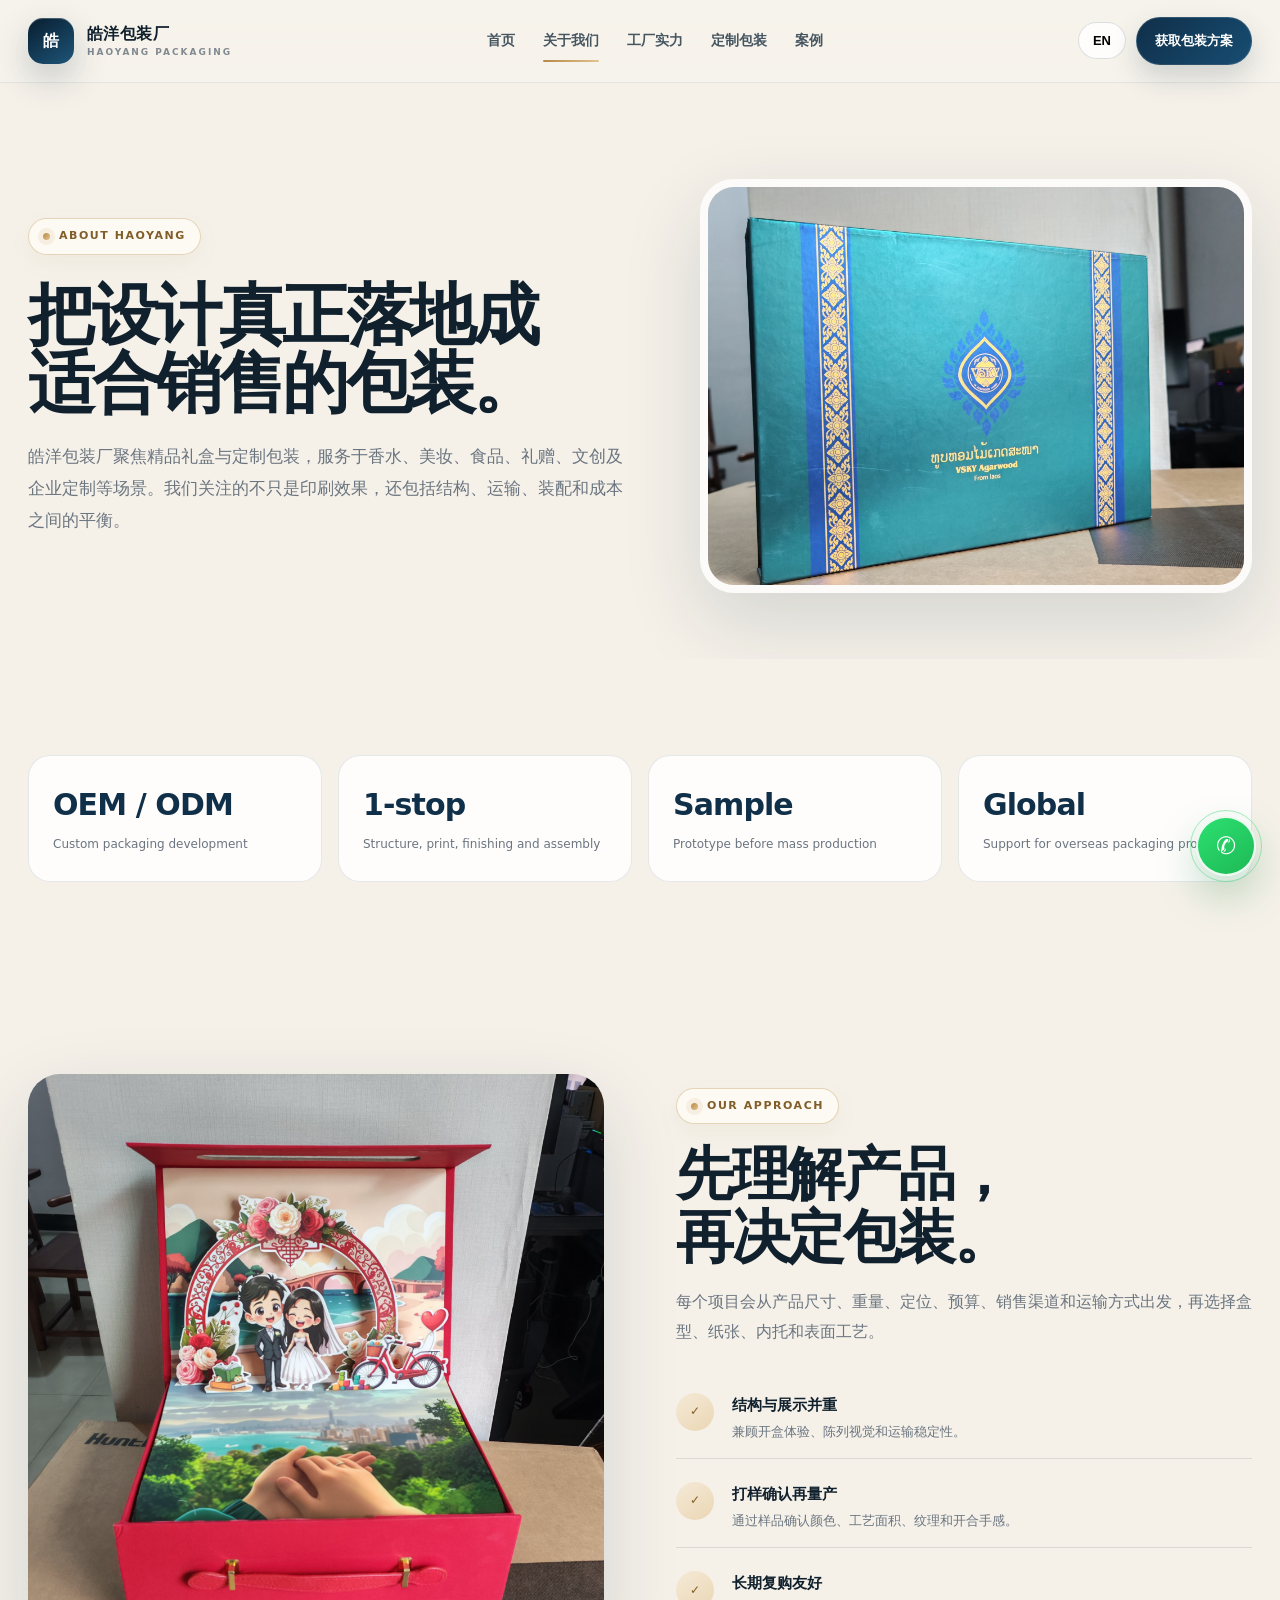
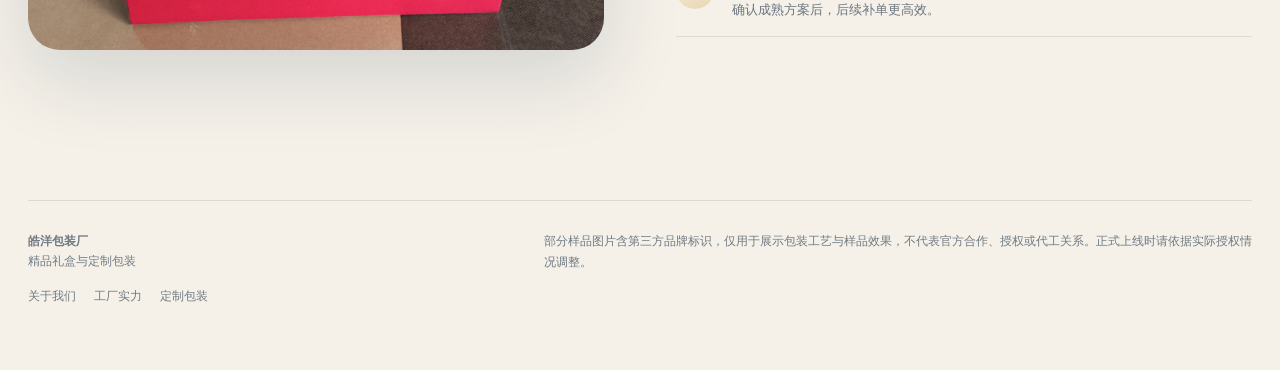
==== about.html @ c5bf70aa "Add files via upload" ====
<!DOCTYPE html><html lang="zh-CN"><head><meta charset="UTF-8"><meta name="viewport" content="width=device-width,initial-scale=1"><title>About Haoyang Packaging | Custom Packaging Manufacturer</title><meta name="description" content="Learn about Haoyang Packaging, our custom packaging approach, service scope and quality-focused workflow."><meta name="robots" content="index,follow,max-image-preview:large"><link rel="canonical" href="https://YOUR-DOMAIN.com/about.html"><meta property="og:type" content="website"><meta property="og:title" content="About Haoyang Packaging | Custom Packaging Manufacturer"><meta property="og:description" content="Learn about Haoyang Packaging, our custom packaging approach, service scope and quality-focused workflow."><meta property="og:image" content="assets/nyla-gold-white.jpg"><link rel="stylesheet" href="styles.css"><script type="application/ld+json">{"@context":"https://schema.org","@type":"Organization","name":"Haoyang Packaging","alternateName":"皓洋包装厂","url":"https://YOUR-DOMAIN.com","email":"YOUR_EMAIL@example.com","sameAs":[]}</script></head><body><nav class="nav"><div class="container nav-inner"><a class="brand" href="index.html"><span class="mark">皓</span><span><span data-common="brand">皓洋包装厂</span><small>HAOYANG PACKAGING</small></span></a><div class="nav-links"><a href="index.html" data-common="home">首页</a><a href="about.html" data-common="about">关于我们</a><a href="factory.html" data-common="factory">工厂实力</a><a href="custom-packaging.html" data-common="custom">定制包装</a><a href="index.html#gallery" data-common="cases">案例</a></div><div class="nav-actions"><button class="lang-toggle" id="langToggle">EN</button><a class="pill" href="index.html#contact" data-common="cta">获取包装方案</a></div></div></nav>
<main><section class="page-hero"><div class="container inner"><div class="reveal"><span class="eyebrow">ABOUT HAOYANG</span><h1>把设计真正落地成<br>适合销售的包装。</h1><p>皓洋包装厂聚焦精品礼盒与定制包装，服务于香水、美妆、食品、礼赠、文创及企业定制等场景。我们关注的不只是印刷效果，还包括结构、运输、装配和成本之间的平衡。</p></div><img class="reveal" src="assets/agarwood-teal.jpg" alt="Haoyang Packaging sample"></div></section><section><div class="container stat-grid"><div class="stat reveal"><strong>OEM / ODM</strong><span>Custom packaging development</span></div><div class="stat reveal"><strong>1-stop</strong><span>Structure, print, finishing and assembly</span></div><div class="stat reveal"><strong>Sample</strong><span>Prototype before mass production</span></div><div class="stat reveal"><strong>Global</strong><span>Support for overseas packaging projects</span></div></div></section><section><div class="container split"><img class="reveal" src="assets/wedding-open.jpg" alt="custom gift box"><div class="reveal"><span class="eyebrow">OUR APPROACH</span><h2>先理解产品，再决定包装。</h2><p>每个项目会从产品尺寸、重量、定位、预算、销售渠道和运输方式出发，再选择盒型、纸张、内托和表面工艺。</p><div class="ticks"><div class="tick"><span>✓</span><div><h4>结构与展示并重</h4><p>兼顾开盒体验、陈列视觉和运输稳定性。</p></div></div><div class="tick"><span>✓</span><div><h4>打样确认再量产</h4><p>通过样品确认颜色、工艺面积、纹理和开合手感。</p></div></div><div class="tick"><span>✓</span><div><h4>长期复购友好</h4><p>确认成熟方案后，后续补单更高效。</p></div></div></div></div></div></section></main><footer><div class="container footer-grid"><div><strong data-common="brand">皓洋包装厂</strong><br><span data-common="footer">精品礼盒与定制包装</span><div class="footer-links"><a href="about.html" data-common="about">关于我们</a><a href="factory.html" data-common="factory">工厂实力</a><a href="custom-packaging.html" data-common="custom">定制包装</a></div></div><div class="disclaimer">部分样品图片含第三方品牌标识，仅用于展示包装工艺与样品效果，不代表官方合作、授权或代工关系。正式上线时请依据实际授权情况调整。</div></div></footer><a class="whatsapp" data-whatsapp href="#contact" aria-label="WhatsApp">✆</a><script src="site-config.js"></script><script src="main.js"></script></body></html>
---- styles.css ----
:root{
  --ink:#10202d;--muted:#6b7580;--paper:#f5f1e9;--paper2:#fbfaf7;--card:#fff;
  --gold:#b88945;--gold2:#e1c28f;--deep:#102f49;--deep2:#1e5578;--deep3:#081d2f;
  --line:rgba(16,47,73,.12);--shadow:0 28px 80px rgba(9,35,54,.14);--shadow2:0 18px 45px rgba(9,35,54,.10);
  --radius:30px;--radius-sm:18px;--ease:cubic-bezier(.22,1,.36,1)
}
*{box-sizing:border-box}
html{scroll-behavior:smooth;background:var(--paper)}
body{margin:0;font-family:Inter,"Avenir Next","PingFang SC","Microsoft YaHei",system-ui,-apple-system,sans-serif;color:var(--ink);background:var(--paper);line-height:1.68;-webkit-font-smoothing:antialiased;overflow-x:hidden}
body::before{content:"";position:fixed;inset:0;pointer-events:none;z-index:-3;background:
  radial-gradient(circle at 8% 2%,rgba(217,184,126,.15),transparent 27%),
  radial-gradient(circle at 88% 10%,rgba(39,101,143,.12),transparent 26%),
  linear-gradient(180deg,#f7f4ed 0%,#f3efe6 100%)}
body::after{content:"";position:fixed;inset:0;pointer-events:none;z-index:-2;opacity:.24;background-image:linear-gradient(rgba(16,47,73,.035) 1px,transparent 1px),linear-gradient(90deg,rgba(16,47,73,.035) 1px,transparent 1px);background-size:48px 48px;mask-image:linear-gradient(to bottom,black,transparent 72%)}
a{color:inherit;text-decoration:none}img{display:block;max-width:100%}.container{width:min(1240px,calc(100% - 56px));margin:auto}

/* navigation */
.nav{position:sticky;top:0;z-index:90;background:rgba(247,244,237,.78);backdrop-filter:blur(24px) saturate(150%);border-bottom:1px solid rgba(16,47,73,.08);transition:.35s var(--ease)}
.nav.scrolled{background:rgba(250,248,244,.92);box-shadow:0 10px 35px rgba(10,31,47,.07)}
.nav-inner{height:82px;display:flex;align-items:center;justify-content:space-between;gap:24px}
.brand{display:flex;align-items:center;gap:13px;font-weight:850;letter-spacing:.025em;white-space:nowrap}.brand>span:last-child{line-height:1.18}.mark{width:46px;height:46px;border-radius:15px;background:linear-gradient(145deg,var(--deep3),var(--deep2));display:grid;place-items:center;color:#fff;box-shadow:0 14px 34px rgba(14,43,68,.22),inset 0 1px rgba(255,255,255,.24);position:relative;overflow:hidden}.mark:after{content:"";position:absolute;inset:-80% -40%;background:linear-gradient(110deg,transparent 35%,rgba(255,255,255,.35) 50%,transparent 65%);transform:translateX(-70%) rotate(12deg);animation:brandShine 6s ease-in-out infinite}.brand small{display:block;color:#818991;font-size:9px;letter-spacing:.22em;margin-top:3px}
.nav-links{display:flex;gap:28px;font-size:14px;color:#465661}.nav-links a{position:relative;padding:29px 0;font-weight:650;transition:.2s}.nav-links a:after{content:"";position:absolute;left:50%;right:50%;bottom:20px;height:2px;border-radius:99px;background:linear-gradient(90deg,var(--gold),var(--gold2));transition:.28s var(--ease)}.nav-links a:hover{color:var(--deep)}.nav-links a:hover:after,.nav-links a.active:after{left:0;right:0}.nav-actions{display:flex;gap:10px;align-items:center}.pill,.lang-toggle{border-radius:999px;font-weight:800;font-size:13px;transition:.25s var(--ease)}.pill{padding:12px 18px;background:linear-gradient(135deg,var(--deep),#174d72);color:#fff;box-shadow:0 12px 28px rgba(14,43,68,.18);border:1px solid rgba(255,255,255,.12)}.pill:hover{transform:translateY(-2px);box-shadow:0 18px 34px rgba(14,43,68,.24)}.lang-toggle{border:1px solid rgba(16,47,73,.14);background:rgba(255,255,255,.72);padding:10px 14px;cursor:pointer}.lang-toggle:hover{background:#fff;border-color:rgba(16,47,73,.24)}

/* hero */
.hero{padding:92px 0 74px;overflow:hidden;position:relative}.hero:before{content:"";position:absolute;width:440px;height:440px;border-radius:50%;filter:blur(6px);background:radial-gradient(circle,rgba(225,194,143,.22),transparent 68%);left:-160px;top:60px;pointer-events:none}.hero-grid{display:grid;grid-template-columns:minmax(0,.98fr) minmax(480px,1.02fr);gap:82px;align-items:center}
.eyebrow{display:inline-flex;align-items:center;gap:9px;padding:8px 14px;border-radius:999px;border:1px solid rgba(184,137,69,.34);background:rgba(255,252,246,.82);color:#815e29;font-size:11px;font-weight:900;letter-spacing:.14em;box-shadow:0 8px 24px rgba(139,102,47,.05)}.eyebrow:before{content:"";width:7px;height:7px;border-radius:50%;background:linear-gradient(135deg,var(--gold),var(--gold2));box-shadow:0 0 0 5px rgba(184,137,69,.10)}
h1{font-size:clamp(50px,5.7vw,78px);line-height:1.03;margin:26px 0 24px;letter-spacing:-.052em;font-weight:780;text-wrap:balance}.hero h1{max-width:760px}.hero p{font-size:18px;color:#596873;max-width:680px;line-height:1.85}.hero-actions{display:flex;gap:12px;flex-wrap:wrap;margin-top:32px}.btn{display:inline-flex;align-items:center;justify-content:center;min-height:54px;padding:14px 24px;border-radius:16px;font-weight:850;border:1px solid transparent;transition:.28s var(--ease);position:relative;overflow:hidden}.btn:after{content:"↗";margin-left:10px;font-size:15px;transition:.25s}.btn:hover:after{transform:translate(3px,-3px)}.btn-primary{background:linear-gradient(135deg,var(--deep),#1a557d);color:#fff;box-shadow:0 16px 38px rgba(14,43,68,.20)}.btn-primary:hover{transform:translateY(-3px);box-shadow:0 22px 48px rgba(14,43,68,.28)}.btn-ghost{background:rgba(255,255,255,.74);border-color:rgba(16,47,73,.13);backdrop-filter:blur(10px)}.btn-ghost:hover{background:#fff;transform:translateY(-3px)}
.hero-note{display:grid;grid-template-columns:repeat(3,1fr);gap:12px;margin-top:42px}.hero-note>div{padding:16px 17px;border:1px solid rgba(16,47,73,.10);border-radius:18px;background:rgba(255,255,255,.68);backdrop-filter:blur(10px);font-size:12px;color:#737e87;box-shadow:0 10px 26px rgba(14,43,68,.04);transition:.25s}.hero-note>div:hover{transform:translateY(-4px);background:#fff;box-shadow:var(--shadow2)}.hero-note b{display:block;color:var(--ink);font-size:15px;margin-bottom:3px}
.hero-visual{position:relative;min-height:650px;perspective:1200px}.hero-visual:before{content:"";position:absolute;inset:12% 10% 8%;background:linear-gradient(145deg,rgba(16,47,73,.12),rgba(184,137,69,.12));filter:blur(42px);border-radius:40%;z-index:-1}.hero-orbit{position:absolute;inset:5% 3% 10%;border:1px solid rgba(184,137,69,.20);border-radius:50%;animation:spin 28s linear infinite}.hero-orbit:before,.hero-orbit:after{content:"";position:absolute;border-radius:50%;background:var(--gold);box-shadow:0 0 0 8px rgba(184,137,69,.09)}.hero-orbit:after{width:10px;height:10px;top:8%;left:16%}.hero-orbit:before{width:6px;height:6px;right:12%;bottom:18%;opacity:.6}.hero-card{position:absolute;overflow:hidden;border-radius:34px;box-shadow:0 30px 90px rgba(8,29,47,.22);border:9px solid rgba(255,255,255,.92);background:#fff;transition:transform .5s var(--ease),box-shadow .5s var(--ease);will-change:transform}.hero-card img{width:100%;height:100%;object-fit:cover;transition:transform 1s var(--ease)}.hero-card.one{width:70%;height:74%;left:0;top:2%;transform:rotate(-3deg)}.hero-card.two{width:58%;height:59%;right:0;bottom:0;transform:rotate(3deg)}.hero-card:hover{box-shadow:0 38px 110px rgba(8,29,47,.28)}.hero-card:hover img{transform:scale(1.035)}.hero-badge{position:absolute;right:0;top:5%;background:rgba(8,29,47,.94);backdrop-filter:blur(16px);color:#dfe8ef;padding:17px 20px;border-radius:20px;box-shadow:0 18px 44px rgba(8,29,47,.26);font-size:11px;letter-spacing:.03em;border:1px solid rgba(255,255,255,.09)}.hero-badge strong{display:block;font-size:22px;color:#f0d19a;letter-spacing:.02em}.hero-badge:after{content:"";position:absolute;inset:1px;border-radius:19px;border:1px solid rgba(255,255,255,.08);pointer-events:none}

/* moving strip */
.marquee{overflow:hidden;border-top:1px solid var(--line);border-bottom:1px solid var(--line);background:rgba(255,255,255,.48);backdrop-filter:blur(10px);transform:rotate(-.35deg) scale(1.01);transform-origin:center}.marquee-track{display:flex;width:max-content;gap:38px;padding:15px 0;animation:marquee 28s linear infinite}.marquee span{font-size:11px;font-weight:900;letter-spacing:.18em;color:#766d61;white-space:nowrap;display:flex;align-items:center;gap:18px}.marquee span:after{content:"✦";font-size:9px;color:var(--gold)}

/* generic sections */
section{padding:96px 0;position:relative}.section-head{display:grid;grid-template-columns:minmax(0,1.05fr) minmax(320px,.95fr);align-items:end;gap:70px;margin-bottom:42px}.section-head h2,h2{font-size:clamp(38px,4.5vw,58px);line-height:1.08;letter-spacing:-.042em;margin:0;font-weight:770;text-wrap:balance}.section-head p{margin:0;color:var(--muted);font-size:15px;line-height:1.9}.services{display:grid;grid-template-columns:repeat(4,1fr);gap:18px}.service{background:rgba(255,255,255,.82);border:1px solid rgba(16,47,73,.10);border-radius:26px;padding:28px 25px;min-height:270px;transition:.35s var(--ease);position:relative;overflow:hidden;box-shadow:0 8px 24px rgba(10,31,47,.025)}.service:before{content:"";position:absolute;inset:auto -45px -55px auto;width:170px;height:170px;border-radius:50%;background:radial-gradient(circle,rgba(184,137,69,.15),transparent 70%);transition:.4s}.service:after{content:"";position:absolute;inset:0;border-radius:inherit;background:linear-gradient(145deg,transparent 55%,rgba(184,137,69,.06));opacity:0;transition:.35s}.service:hover{transform:translateY(-10px);box-shadow:0 24px 64px rgba(9,35,54,.10);border-color:rgba(184,137,69,.24)}.service:hover:before{transform:scale(1.2)}.service:hover:after{opacity:1}.ico{width:48px;height:48px;border-radius:15px;background:linear-gradient(145deg,#f5ecdc,#ead9bc);color:#805c26;display:grid;place-items:center;font-weight:900;margin-bottom:44px;box-shadow:inset 0 1px rgba(255,255,255,.8)}.service h3{margin:0 0 9px;font-size:19px}.service p{margin:0;color:var(--muted);font-size:13px;line-height:1.75}

/* gallery */
.gallery-wrap{background:linear-gradient(145deg,#0a2438 0%,#123e5f 56%,#174d70 100%);color:#fff;border-radius:44px;padding:50px;box-shadow:0 34px 100px rgba(9,35,54,.20);position:relative;overflow:hidden;border:1px solid rgba(255,255,255,.08)}.gallery-wrap:before{content:"";position:absolute;width:520px;height:520px;border-radius:50%;background:radial-gradient(circle,rgba(225,194,143,.24),transparent 68%);right:-170px;top:-180px}.gallery-wrap:after{content:"";position:absolute;inset:0;background:linear-gradient(rgba(255,255,255,.025) 1px,transparent 1px),linear-gradient(90deg,rgba(255,255,255,.025) 1px,transparent 1px);background-size:38px 38px;mask-image:linear-gradient(to bottom,black,transparent 80%);pointer-events:none}.gallery-wrap .section-head{position:relative;z-index:2}.gallery-wrap .section-head p{color:#bdcbd5}.gallery{display:grid;grid-template-columns:repeat(12,1fr);grid-auto-rows:112px;gap:14px;position:relative;z-index:1}.shot{position:relative;border-radius:20px;overflow:hidden;background:#153b5b;cursor:pointer;isolation:isolate}.shot:before{content:"";position:absolute;inset:0;z-index:1;background:linear-gradient(to top,rgba(4,16,26,.50),transparent 48%);opacity:.65;transition:.35s}.shot img{width:100%;height:100%;object-fit:cover;transition:transform .65s var(--ease),filter .4s}.shot:hover img{transform:scale(1.07);filter:saturate(1.06) contrast(1.02)}.shot:hover:before{opacity:.88}.shot:after{content:"View project ↗";position:absolute;left:16px;bottom:16px;z-index:2;background:rgba(6,22,34,.60);backdrop-filter:blur(10px);border:1px solid rgba(255,255,255,.12);padding:8px 11px;border-radius:10px;font-size:10px;letter-spacing:.08em;text-transform:uppercase;opacity:0;transform:translateY(8px);transition:.28s var(--ease)}.shot:hover:after{opacity:1;transform:none}.shot:nth-child(1){grid-column:span 5;grid-row:span 4}.shot:nth-child(2){grid-column:span 3;grid-row:span 4}.shot:nth-child(3){grid-column:span 4;grid-row:span 4}.shot:nth-child(n+4){grid-column:span 3;grid-row:span 3}

.cards3{display:grid;grid-template-columns:repeat(3,1fr);gap:20px}.feature-card{padding:18px 18px 24px;background:rgba(255,255,255,.86);border:1px solid rgba(16,47,73,.10);border-radius:28px;box-shadow:0 16px 44px rgba(10,31,47,.05);transition:.35s var(--ease);position:relative;overflow:hidden}.feature-card:after{content:"↗";position:absolute;right:24px;bottom:22px;width:36px;height:36px;border-radius:50%;display:grid;place-items:center;background:#edf2f5;color:var(--deep);font-size:13px;transition:.3s}.feature-card:hover{transform:translateY(-8px);box-shadow:0 28px 68px rgba(9,35,54,.12);border-color:rgba(184,137,69,.22)}.feature-card:hover:after{background:var(--deep);color:#fff;transform:rotate(45deg)}.feature-card h3{margin:18px 54px 8px 4px;font-size:21px}.feature-card p{margin:0 50px 0 4px;color:var(--muted);font-size:14px}.feature-card img{border-radius:20px;aspect-ratio:4/3;object-fit:cover;transition:.7s var(--ease)}.feature-card:hover img{transform:scale(1.025)}

.split{display:grid;grid-template-columns:1fr 1fr;gap:72px;align-items:center}.split img{border-radius:32px;box-shadow:var(--shadow);width:100%;max-height:650px;object-fit:cover}.split h2{margin:20px 0 18px}.split>div>p{color:var(--muted);line-height:1.9}.ticks{display:grid;gap:8px;margin-top:30px}.tick{display:grid;grid-template-columns:42px 1fr;gap:14px;border-bottom:1px solid var(--line);padding:15px 0}.tick span{width:38px;height:38px;border-radius:50%;background:linear-gradient(145deg,#f5ead7,#ead6b4);color:#805b25;display:grid;place-items:center;font-weight:900;font-size:12px}.tick h4,.tick p{margin:0}.tick h4{font-size:15px}.tick p{font-size:13px;color:var(--muted);margin-top:3px}
.process{display:grid;grid-template-columns:repeat(5,1fr);gap:14px}.step{background:rgba(255,255,255,.82);border:1px solid rgba(16,47,73,.10);border-radius:24px;padding:26px 22px;min-height:230px;transition:.32s var(--ease);position:relative;overflow:hidden}.step:after{content:"";position:absolute;right:-36px;top:-36px;width:120px;height:120px;border-radius:50%;background:radial-gradient(circle,rgba(184,137,69,.12),transparent 70%)}.step:hover{transform:translateY(-7px);box-shadow:var(--shadow2)}.step em{font-style:normal;font-size:11px;color:#9a7136;letter-spacing:.14em;font-weight:900}.step h3{margin:38px 0 9px;font-size:18px}.step p{margin:0;color:var(--muted);font-size:12px;line-height:1.75}

/* quote/contact */
.quote{background:linear-gradient(135deg,#081d2f 0%,#103d5c 56%,#1a5b82 100%);border-radius:42px;color:#fff;padding:58px;display:grid;grid-template-columns:.88fr 1.12fr;gap:52px;box-shadow:0 34px 100px rgba(8,29,47,.24);position:relative;overflow:hidden;border:1px solid rgba(255,255,255,.08)}.quote:before{content:"";position:absolute;inset:-34% -8% auto auto;width:480px;height:480px;border-radius:50%;background:radial-gradient(circle,rgba(225,194,143,.22),transparent 65%)}.quote:after{content:"";position:absolute;left:-110px;bottom:-170px;width:360px;height:360px;border-radius:50%;background:radial-gradient(circle,rgba(255,255,255,.07),transparent 70%)}.quote h2{font-size:clamp(40px,4.3vw,54px);line-height:1.08;margin:20px 0 16px}.quote p{color:#c8d6df;line-height:1.9}.contact-list{display:grid;gap:11px;margin-top:30px}.contact-list a,.contact-list div{display:flex;gap:12px;align-items:flex-start;color:#e7eef4;padding:2px 0}.contact-list b{min-width:82px;color:#efcd91;letter-spacing:.02em}
form{position:relative;z-index:2;background:rgba(255,255,255,.97);color:var(--ink);border-radius:28px;padding:28px;display:grid;grid-template-columns:1fr 1fr;gap:15px;box-shadow:0 22px 60px rgba(0,0,0,.16);border:1px solid rgba(255,255,255,.4)}label{font-size:11px;font-weight:850;color:#59656f;letter-spacing:.01em}input,select,textarea{width:100%;margin-top:8px;padding:14px 15px;border:1px solid #dfe4e7;border-radius:13px;background:#fbfcfd;outline:none;font:inherit;font-size:13px;transition:.2s}input:focus,select:focus,textarea:focus{border-color:#86a4b8;box-shadow:0 0 0 4px rgba(29,84,121,.08);background:#fff}textarea{min-height:122px;resize:vertical}.full{grid-column:1/-1}.submit{border:0;background:linear-gradient(135deg,var(--deep),#1a557d);color:#fff;border-radius:14px;padding:15px 17px;font-weight:850;cursor:pointer;transition:.25s;box-shadow:0 12px 26px rgba(14,43,68,.18)}.submit:hover{transform:translateY(-2px);box-shadow:0 18px 34px rgba(14,43,68,.24)}.fine{font-size:10px;color:#8a9298;margin-top:-4px}

/* inner pages */
.page-hero{padding:96px 0 66px;overflow:hidden}.page-hero .inner{display:grid;grid-template-columns:1fr .92fr;gap:72px;align-items:center}.page-hero h1{font-size:clamp(48px,5.2vw,72px);margin-bottom:22px}.page-hero p{color:var(--muted);font-size:17px;line-height:1.9}.page-hero img{border-radius:34px;box-shadow:var(--shadow);aspect-ratio:4/3;object-fit:cover;border:8px solid rgba(255,255,255,.72)}.stat-grid{display:grid;grid-template-columns:repeat(4,1fr);gap:16px}.stat{background:rgba(255,255,255,.85);border:1px solid rgba(16,47,73,.10);border-radius:22px;padding:24px;transition:.3s}.stat:hover{transform:translateY(-5px);box-shadow:var(--shadow2)}.stat strong{font-size:30px;color:var(--deep);display:block;letter-spacing:-.03em}.stat span{font-size:12px;color:var(--muted)}

/* footer */
footer{padding:54px 0 64px;color:#707b84;font-size:12px}.footer-grid{display:grid;grid-template-columns:.8fr 1.2fr;gap:44px;border-top:1px solid rgba(16,47,73,.12);padding-top:30px}.footer-links{display:flex;gap:18px;flex-wrap:wrap;margin-top:14px}.footer-links a:hover{color:var(--deep)}.disclaimer{justify-self:end;max-width:760px;line-height:1.7}
.whatsapp{position:fixed;right:24px;bottom:24px;z-index:95;width:60px;height:60px;border-radius:50%;background:linear-gradient(145deg,#2de070,#1db956);color:#fff;display:grid;place-items:center;font-weight:900;font-size:24px;box-shadow:0 18px 42px rgba(17,126,64,.28);transition:.3s var(--ease);border:2px solid rgba(255,255,255,.9)}.whatsapp:hover{transform:translateY(-5px) scale(1.04)}.whatsapp:before{content:"";position:absolute;inset:-8px;border:1px solid rgba(37,211,102,.42);border-radius:50%;animation:pulse 2.2s infinite}
.modal{position:fixed;inset:0;background:rgba(5,13,22,.92);display:none;align-items:center;justify-content:center;padding:30px;z-index:110;backdrop-filter:blur(10px)}.modal.open{display:flex}.modal img{max-width:min(1120px,94vw);max-height:88vh;border-radius:20px;box-shadow:0 30px 90px rgba(0,0,0,.4)}.close{position:fixed;right:24px;top:20px;background:#fff;border:0;border-radius:999px;width:44px;height:44px;font-size:22px;cursor:pointer;box-shadow:0 12px 30px rgba(0,0,0,.2)}

/* animation */
.reveal{opacity:0;transform:translateY(30px);transition:opacity .85s var(--ease),transform .85s var(--ease)}.reveal.in{opacity:1;transform:none}.floaty{animation:float 6.5s ease-in-out infinite}.parallax-img{will-change:transform}.cursor-glow{position:fixed;width:280px;height:280px;border-radius:50%;pointer-events:none;z-index:-1;background:radial-gradient(circle,rgba(195,154,88,.08),transparent 68%);transform:translate(-50%,-50%);transition:opacity .25s;opacity:0}
@keyframes float{50%{transform:translateY(-10px) rotate(3deg)}}@keyframes pulse{0%{transform:scale(.9);opacity:.8}70%{transform:scale(1.22);opacity:0}100%{opacity:0}}@keyframes spin{to{transform:rotate(360deg)}}@keyframes marquee{to{transform:translateX(-50%)}}@keyframes brandShine{0%,70%{transform:translateX(-80%) rotate(12deg)}90%,100%{transform:translateX(90%) rotate(12deg)}}

@media(max-width:1080px){.hero-grid,.page-hero .inner,.split,.quote,.section-head{grid-template-columns:1fr}.hero-grid{gap:46px}.services{grid-template-columns:repeat(2,1fr)}.process{grid-template-columns:repeat(3,1fr)}.cards3{grid-template-columns:1fr 1fr}.hero-visual{min-height:560px;max-width:720px}.gallery{grid-template-columns:repeat(2,1fr);grid-auto-rows:auto}.shot,.shot:nth-child(n){grid-column:auto;grid-row:auto;min-height:320px}.stat-grid{grid-template-columns:1fr 1fr}.section-head{gap:18px}.quote{gap:30px}}
@media(max-width:820px){.nav-links{display:none}.container{width:min(100% - 32px,1240px)}.nav-inner{height:72px}.pill{display:none}.hero{padding-top:54px}.hero-grid{grid-template-columns:1fr}.hero-note{grid-template-columns:1fr}.hero-visual{min-height:455px}.hero-card.one{width:72%;height:72%}.hero-card.two{width:60%;height:58%}.services,.cards3,.process,.stat-grid,form{grid-template-columns:1fr}.gallery-wrap{padding:24px;border-radius:30px}.gallery{grid-template-columns:1fr}.shot,.shot:nth-child(n){min-height:360px}.quote{padding:28px;border-radius:30px}.full{grid-column:auto}.footer-grid{grid-template-columns:1fr}.disclaimer{justify-self:start}.brand small{display:none}section{padding:72px 0}.page-hero{padding-top:62px}h1{font-size:46px}.section-head h2,h2{font-size:38px}.hero p,.page-hero p{font-size:15px}}
@media(max-width:520px){.container{width:min(100% - 24px,1240px)}.brand{font-size:14px}.mark{width:42px;height:42px;border-radius:14px}.lang-toggle{padding:9px 12px}.hero{padding-bottom:56px}.hero-visual{min-height:390px}.hero-card{border-width:6px;border-radius:24px}.hero-badge{padding:12px 14px;border-radius:15px;right:0;top:2%;font-size:9px}.hero-badge strong{font-size:17px}.hero-note{margin-top:30px}.gallery-wrap{padding:18px}.shot,.shot:nth-child(n){min-height:300px}.quote{padding:20px}.quote h2{font-size:34px}.whatsapp{width:54px;height:54px;right:16px;bottom:16px}}
@media(prefers-reduced-motion:reduce){*{scroll-behavior:auto!important;animation:none!important;transition:none!important}.reveal{opacity:1;transform:none}.cursor-glow{display:none}}
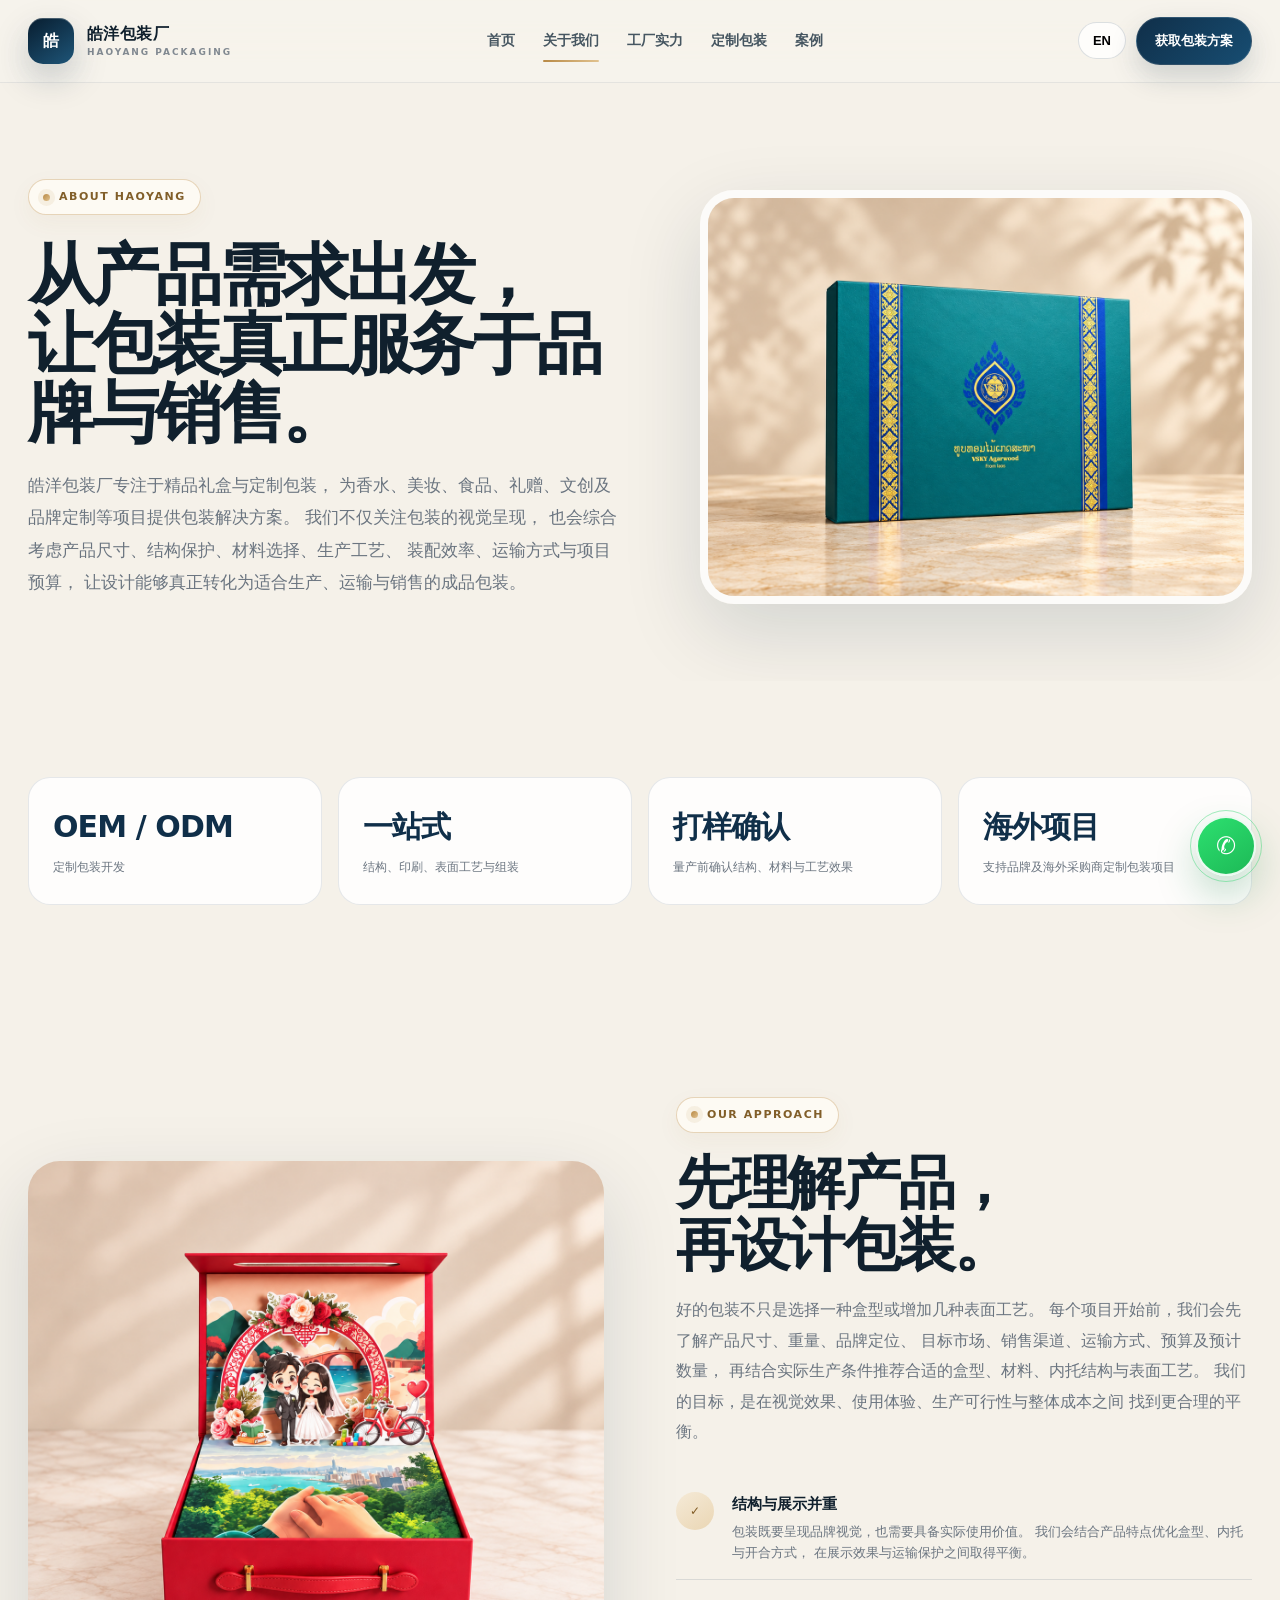
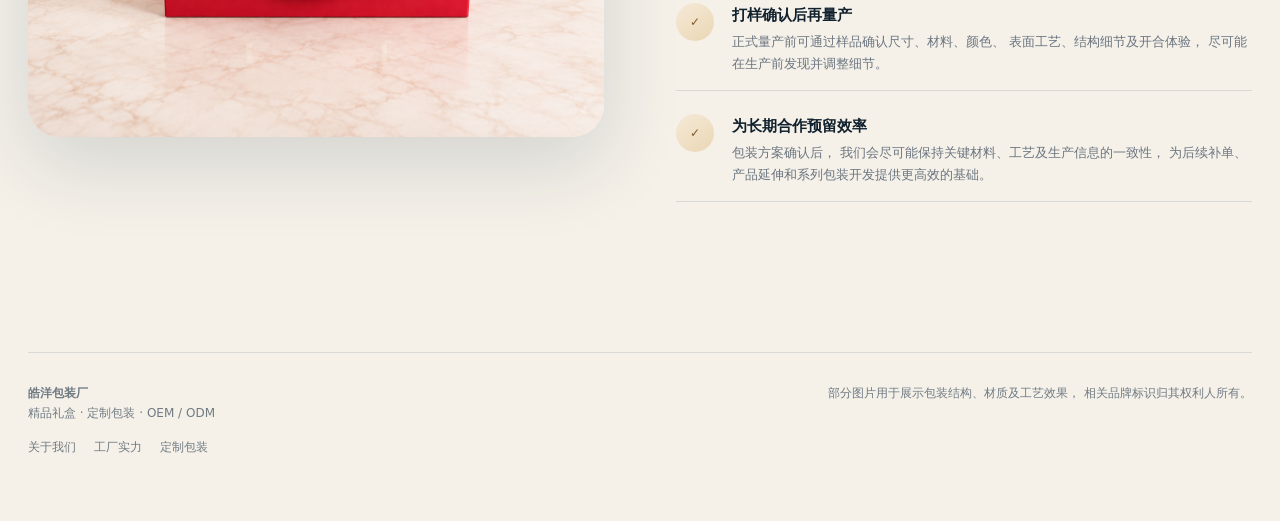
==== commit 5177bb5c: "about.html" ====
--- a/about.html
+++ b/about.html
@@ -1,2 +1,604 @@
-<!DOCTYPE html><html lang="zh-CN"><head><meta charset="UTF-8"><meta name="viewport" content="width=device-width,initial-scale=1"><title>About Haoyang Packaging | Custom Packaging Manufacturer</title><meta name="description" content="Learn about Haoyang Packaging, our custom packaging approach, service scope and quality-focused workflow."><meta name="robots" content="index,follow,max-image-preview:large"><link rel="canonical" href="https://YOUR-DOMAIN.com/about.html"><meta property="og:type" content="website"><meta property="og:title" content="About Haoyang Packaging | Custom Packaging Manufacturer"><meta property="og:description" content="Learn about Haoyang Packaging, our custom packaging approach, service scope and quality-focused workflow."><meta property="og:image" content="assets/nyla-gold-white.jpg"><link rel="stylesheet" href="styles.css"><script type="application/ld+json">{"@context":"https://schema.org","@type":"Organization","name":"Haoyang Packaging","alternateName":"皓洋包装厂","url":"https://YOUR-DOMAIN.com","email":"YOUR_EMAIL@example.com","sameAs":[]}</script></head><body><nav class="nav"><div class="container nav-inner"><a class="brand" href="index.html"><span class="mark">皓</span><span><span data-common="brand">皓洋包装厂</span><small>HAOYANG PACKAGING</small></span></a><div class="nav-links"><a href="index.html" data-common="home">首页</a><a href="about.html" data-common="about">关于我们</a><a href="factory.html" data-common="factory">工厂实力</a><a href="custom-packaging.html" data-common="custom">定制包装</a><a href="index.html#gallery" data-common="cases">案例</a></div><div class="nav-actions"><button class="lang-toggle" id="langToggle">EN</button><a class="pill" href="index.html#contact" data-common="cta">获取包装方案</a></div></div></nav>
-<main><section class="page-hero"><div class="container inner"><div class="reveal"><span class="eyebrow">ABOUT HAOYANG</span><h1>把设计真正落地成<br>适合销售的包装。</h1><p>皓洋包装厂聚焦精品礼盒与定制包装，服务于香水、美妆、食品、礼赠、文创及企业定制等场景。我们关注的不只是印刷效果，还包括结构、运输、装配和成本之间的平衡。</p></div><img class="reveal" src="assets/agarwood-teal.jpg" alt="Haoyang Packaging sample"></div></section><section><div class="container stat-grid"><div class="stat reveal"><strong>OEM / ODM</strong><span>Custom packaging development</span></div><div class="stat reveal"><strong>1-stop</strong><span>Structure, print, finishing and assembly</span></div><div class="stat reveal"><strong>Sample</strong><span>Prototype before mass production</span></div><div class="stat reveal"><strong>Global</strong><span>Support for overseas packaging projects</span></div></div></section><section><div class="container split"><img class="reveal" src="assets/wedding-open.jpg" alt="custom gift box"><div class="reveal"><span class="eyebrow">OUR APPROACH</span><h2>先理解产品，再决定包装。</h2><p>每个项目会从产品尺寸、重量、定位、预算、销售渠道和运输方式出发，再选择盒型、纸张、内托和表面工艺。</p><div class="ticks"><div class="tick"><span>✓</span><div><h4>结构与展示并重</h4><p>兼顾开盒体验、陈列视觉和运输稳定性。</p></div></div><div class="tick"><span>✓</span><div><h4>打样确认再量产</h4><p>通过样品确认颜色、工艺面积、纹理和开合手感。</p></div></div><div class="tick"><span>✓</span><div><h4>长期复购友好</h4><p>确认成熟方案后，后续补单更高效。</p></div></div></div></div></div></section></main><footer><div class="container footer-grid"><div><strong data-common="brand">皓洋包装厂</strong><br><span data-common="footer">精品礼盒与定制包装</span><div class="footer-links"><a href="about.html" data-common="about">关于我们</a><a href="factory.html" data-common="factory">工厂实力</a><a href="custom-packaging.html" data-common="custom">定制包装</a></div></div><div class="disclaimer">部分样品图片含第三方品牌标识，仅用于展示包装工艺与样品效果，不代表官方合作、授权或代工关系。正式上线时请依据实际授权情况调整。</div></div></footer><a class="whatsapp" data-whatsapp href="#contact" aria-label="WhatsApp">✆</a><script src="site-config.js"></script><script src="main.js"></script></body></html>+<!DOCTYPE html>
+<html lang="zh-CN">
+
+<head>
+  <meta charset="UTF-8">
+
+  <meta
+    name="viewport"
+    content="width=device-width, initial-scale=1"
+  >
+
+  <!-- SEO Title -->
+  <title>
+    About Haoyang Packaging | Custom Packaging Manufacturer
+  </title>
+
+  <!-- SEO Description -->
+  <meta
+    name="description"
+    content="Learn about Haoyang Packaging, a custom packaging manufacturer specializing in premium gift boxes, fragrance packaging, beauty packaging and OEM/ODM packaging solutions."
+  >
+
+  <meta
+    name="robots"
+    content="index,follow,max-image-preview:large"
+  >
+
+  <!-- 这里以后改成你的正式域名 -->
+  <link
+    rel="canonical"
+    href="https://YOUR-DOMAIN.com/about.html"
+  >
+
+
+  <!-- =========================
+       Open Graph
+  ========================== -->
+
+  <meta
+    property="og:type"
+    content="website"
+  >
+
+  <meta
+    property="og:title"
+    content="About Haoyang Packaging | Custom Packaging Manufacturer"
+  >
+
+  <meta
+    property="og:description"
+    content="Custom packaging solutions for fragrance, beauty, food, gifting and branded products."
+  >
+
+  <meta
+    property="og:image"
+    content="assets/nyla-gold-white.jpg"
+  >
+
+
+  <!-- =========================
+       CSS
+  ========================== -->
+
+  <link
+    rel="stylesheet"
+    href="styles.css"
+  >
+
+
+  <!-- =========================
+       Structured Data
+  ========================== -->
+
+  <script type="application/ld+json">
+  {
+    "@context": "https://schema.org",
+    "@type": "Organization",
+    "name": "Haoyang Packaging",
+    "alternateName": "皓洋包装厂",
+    "url": "https://YOUR-DOMAIN.com",
+    "email": "YOUR_EMAIL@example.com",
+    "sameAs": []
+  }
+  </script>
+
+</head>
+
+
+<body>
+
+
+  <!-- ==================================================
+       NAVIGATION
+  =================================================== -->
+
+  <nav class="nav">
+
+    <div class="container nav-inner">
+
+
+      <!-- Logo -->
+      <a
+        class="brand"
+        href="index.html"
+      >
+
+        <span class="mark">
+          皓
+        </span>
+
+        <span>
+
+          <span data-common="brand">
+            皓洋包装厂
+          </span>
+
+          <small>
+            HAOYANG PACKAGING
+          </small>
+
+        </span>
+
+      </a>
+
+
+      <!-- Navigation -->
+      <div class="nav-links">
+
+        <a
+          href="index.html"
+          data-common="home"
+        >
+          首页
+        </a>
+
+        <a
+          href="about.html"
+          data-common="about"
+        >
+          关于我们
+        </a>
+
+        <a
+          href="factory.html"
+          data-common="factory"
+        >
+          工厂实力
+        </a>
+
+        <a
+          href="custom-packaging.html"
+          data-common="custom"
+        >
+          定制包装
+        </a>
+
+        <a
+          href="index.html#gallery"
+          data-common="cases"
+        >
+          案例
+        </a>
+
+      </div>
+
+
+      <!-- Language + CTA -->
+      <div class="nav-actions">
+
+        <button
+          class="lang-toggle"
+          id="langToggle"
+        >
+          EN
+        </button>
+
+        <a
+          class="pill"
+          href="index.html#contact"
+          data-common="cta"
+        >
+          获取包装方案
+        </a>
+
+      </div>
+
+    </div>
+
+  </nav>
+
+
+
+  <!-- ==================================================
+       MAIN
+  =================================================== -->
+
+  <main>
+
+
+    <!-- ==================================================
+         ABOUT HERO
+    =================================================== -->
+
+    <section class="page-hero">
+
+      <div class="container inner">
+
+
+        <!-- Text -->
+        <div class="reveal">
+
+          <span class="eyebrow">
+            ABOUT HAOYANG
+          </span>
+
+
+          <h1
+            data-zh="从产品需求出发，<br>让包装真正服务于品牌与销售。"
+            data-en="Packaging designed around your product,<br>brand and market needs."
+          >
+            从产品需求出发，<br>
+            让包装真正服务于品牌与销售。
+          </h1>
+
+
+          <p
+            data-zh="皓洋包装厂专注于精品礼盒与定制包装，为香水、美妆、食品、礼赠、文创及品牌定制等项目提供包装解决方案。我们不仅关注包装的视觉呈现，也会综合考虑产品尺寸、结构保护、材料选择、生产工艺、装配效率、运输方式与项目预算，让设计能够真正转化为适合生产、运输与销售的成品包装。"
+            data-en="Haoyang Packaging specializes in premium gift boxes and custom packaging solutions for fragrance, beauty, food, gifting, creative products and branded projects. Beyond visual presentation, we consider product dimensions, structural protection, material selection, production processes, assembly efficiency, transportation and budget — helping turn packaging concepts into practical solutions ready for production and market use."
+          >
+            皓洋包装厂专注于精品礼盒与定制包装，
+            为香水、美妆、食品、礼赠、文创及品牌定制等项目提供包装解决方案。
+            我们不仅关注包装的视觉呈现，
+            也会综合考虑产品尺寸、结构保护、材料选择、生产工艺、
+            装配效率、运输方式与项目预算，
+            让设计能够真正转化为适合生产、运输与销售的成品包装。
+          </p>
+
+        </div>
+
+
+        <!-- Hero Image -->
+        <img
+          class="reveal"
+          src="assets/agarwood-teal.jpg"
+          alt="Custom packaging sample by Haoyang Packaging"
+        >
+
+      </div>
+
+    </section>
+
+
+
+    <!-- ==================================================
+         BUSINESS HIGHLIGHTS
+    =================================================== -->
+
+    <section>
+
+      <div class="container stat-grid">
+
+
+        <!-- OEM ODM -->
+        <div class="stat reveal">
+
+          <strong>
+            OEM / ODM
+          </strong>
+
+          <span
+            data-zh="定制包装开发"
+            data-en="Custom packaging development"
+          >
+            定制包装开发
+          </span>
+
+        </div>
+
+
+        <!-- One Stop -->
+        <div class="stat reveal">
+
+          <strong
+            data-zh="一站式"
+            data-en="One-Stop"
+          >
+            一站式
+          </strong>
+
+          <span
+            data-zh="结构、印刷、表面工艺与组装"
+            data-en="Structure, printing, finishing and assembly"
+          >
+            结构、印刷、表面工艺与组装
+          </span>
+
+        </div>
+
+
+        <!-- Sample -->
+        <div class="stat reveal">
+
+          <strong
+            data-zh="打样确认"
+            data-en="Prototyping"
+          >
+            打样确认
+          </strong>
+
+          <span
+            data-zh="量产前确认结构、材料与工艺效果"
+            data-en="Confirm structure, materials and finishes before production"
+          >
+            量产前确认结构、材料与工艺效果
+          </span>
+
+        </div>
+
+
+        <!-- Global -->
+        <div class="stat reveal">
+
+          <strong
+            data-zh="海外项目"
+            data-en="Global Projects"
+          >
+            海外项目
+          </strong>
+
+          <span
+            data-zh="支持品牌及海外采购商定制包装项目"
+            data-en="Packaging support for international brands and buyers"
+          >
+            支持品牌及海外采购商定制包装项目
+          </span>
+
+        </div>
+
+
+      </div>
+
+    </section>
+
+
+
+    <!-- ==================================================
+         OUR APPROACH
+    =================================================== -->
+
+    <section>
+
+      <div class="container split">
+
+
+        <!-- Image -->
+        <img
+          class="reveal"
+          src="assets/wedding-open.jpg"
+          alt="Custom premium gift box packaging"
+        >
+
+
+        <!-- Content -->
+        <div class="reveal">
+
+          <span class="eyebrow">
+            OUR APPROACH
+          </span>
+
+
+          <h2
+            data-zh="先理解产品，再设计包装。"
+            data-en="We understand the product before designing the packaging."
+          >
+            先理解产品，再设计包装。
+          </h2>
+
+
+          <p
+            data-zh="好的包装不只是选择一种盒型或增加几种表面工艺。每个项目开始前，我们会先了解产品尺寸、重量、品牌定位、目标市场、销售渠道、运输方式、预算及预计数量，再结合实际生产条件推荐合适的盒型、材料、内托结构与表面工艺。我们的目标，是在视觉效果、使用体验、生产可行性与整体成本之间找到更合理的平衡。"
+            data-en="Good packaging is more than selecting a box style or adding decorative finishes. Before developing a project, we consider product dimensions, weight, brand positioning, target market, sales channels, shipping requirements, budget and order quantity. Based on these factors, we recommend suitable box structures, materials, inserts and finishing techniques. Our goal is to achieve the right balance between visual presentation, user experience, production feasibility and overall cost."
+          >
+            好的包装不只是选择一种盒型或增加几种表面工艺。
+            每个项目开始前，我们会先了解产品尺寸、重量、品牌定位、
+            目标市场、销售渠道、运输方式、预算及预计数量，
+            再结合实际生产条件推荐合适的盒型、材料、内托结构与表面工艺。
+            我们的目标，是在视觉效果、使用体验、生产可行性与整体成本之间
+            找到更合理的平衡。
+          </p>
+
+
+
+          <!-- ============================================
+               FEATURE LIST
+          ============================================= -->
+
+          <div class="ticks">
+
+
+            <!-- Feature 1 -->
+            <div class="tick">
+
+              <span>
+                ✓
+              </span>
+
+              <div>
+
+                <h4
+                  data-zh="结构与展示并重"
+                  data-en="Designed for Presentation and Protection"
+                >
+                  结构与展示并重
+                </h4>
+
+                <p
+                  data-zh="包装既要呈现品牌视觉，也需要具备实际使用价值。我们会结合产品特点优化盒型、内托与开合方式，在展示效果与运输保护之间取得平衡。"
+                  data-en="Packaging should communicate the brand while protecting the product. We optimize box structures, inserts and opening methods to balance presentation, functionality and shipping protection."
+                >
+                  包装既要呈现品牌视觉，也需要具备实际使用价值。
+                  我们会结合产品特点优化盒型、内托与开合方式，
+                  在展示效果与运输保护之间取得平衡。
+                </p>
+
+              </div>
+
+            </div>
+
+
+
+            <!-- Feature 2 -->
+            <div class="tick">
+
+              <span>
+                ✓
+              </span>
+
+              <div>
+
+                <h4
+                  data-zh="打样确认后再量产"
+                  data-en="Prototype Before Mass Production"
+                >
+                  打样确认后再量产
+                </h4>
+
+                <p
+                  data-zh="正式量产前可通过样品确认尺寸、材料、颜色、表面工艺、结构细节及开合体验，尽可能在生产前发现并调整细节。"
+                  data-en="Samples allow you to review dimensions, materials, colors, finishes, structural details and opening experience before mass production, helping identify and refine details in advance."
+                >
+                  正式量产前可通过样品确认尺寸、材料、颜色、
+                  表面工艺、结构细节及开合体验，
+                  尽可能在生产前发现并调整细节。
+                </p>
+
+              </div>
+
+            </div>
+
+
+
+            <!-- Feature 3 -->
+            <div class="tick">
+
+              <span>
+                ✓
+              </span>
+
+              <div>
+
+                <h4
+                  data-zh="为长期合作预留效率"
+                  data-en="Built for Repeat Orders"
+                >
+                  为长期合作预留效率
+                </h4>
+
+                <p
+                  data-zh="包装方案确认后，我们会尽可能保持关键材料、工艺及生产信息的一致性，为后续补单、产品延伸和系列包装开发提供更高效的基础。"
+                  data-en="Once a packaging solution is confirmed, key material, process and production specifications can be maintained for more efficient repeat orders and future product-line extensions."
+                >
+                  包装方案确认后，
+                  我们会尽可能保持关键材料、工艺及生产信息的一致性，
+                  为后续补单、产品延伸和系列包装开发提供更高效的基础。
+                </p>
+
+              </div>
+
+            </div>
+
+
+          </div>
+
+        </div>
+
+      </div>
+
+    </section>
+
+
+  </main>
+
+
+
+  <!-- ==================================================
+       FOOTER
+  =================================================== -->
+
+  <footer>
+
+    <div class="container footer-grid">
+
+
+      <!-- Company -->
+      <div>
+
+        <strong data-common="brand">
+          皓洋包装厂
+        </strong>
+
+        <br>
+
+        <span
+          data-zh="精品礼盒 · 定制包装 · OEM / ODM"
+          data-en="Premium Gift Boxes · Custom Packaging · OEM / ODM"
+        >
+          精品礼盒 · 定制包装 · OEM / ODM
+        </span>
+
+
+        <!-- Footer Links -->
+        <div class="footer-links">
+
+          <a
+            href="about.html"
+            data-common="about"
+          >
+            关于我们
+          </a>
+
+          <a
+            href="factory.html"
+            data-common="factory"
+          >
+            工厂实力
+          </a>
+
+          <a
+            href="custom-packaging.html"
+            data-common="custom"
+          >
+            定制包装
+          </a>
+
+        </div>
+
+      </div>
+
+
+
+      <!-- Disclaimer -->
+      <div
+        class="disclaimer"
+        data-zh="部分图片用于展示包装结构、材质及工艺效果，相关品牌标识归其权利人所有。"
+        data-en="Selected images are presented to demonstrate packaging structures, materials and finishing techniques. All trademarks and brand identifiers remain the property of their respective owners."
+      >
+        部分图片用于展示包装结构、材质及工艺效果，
+        相关品牌标识归其权利人所有。
+      </div>
+
+
+    </div>
+
+  </footer>
+
+
+
+  <!-- ==================================================
+       WHATSAPP
+  =================================================== -->
+
+  <a
+    class="whatsapp"
+    data-whatsapp
+    href="#contact"
+    aria-label="WhatsApp"
+  >
+    ✆
+  </a>
+
+
+
+  <!-- ==================================================
+       JAVASCRIPT
+  =================================================== -->
+
+  <script src="site-config.js"></script>
+
+  <script src="main.js"></script>
+
+
+</body>
+
+</html>
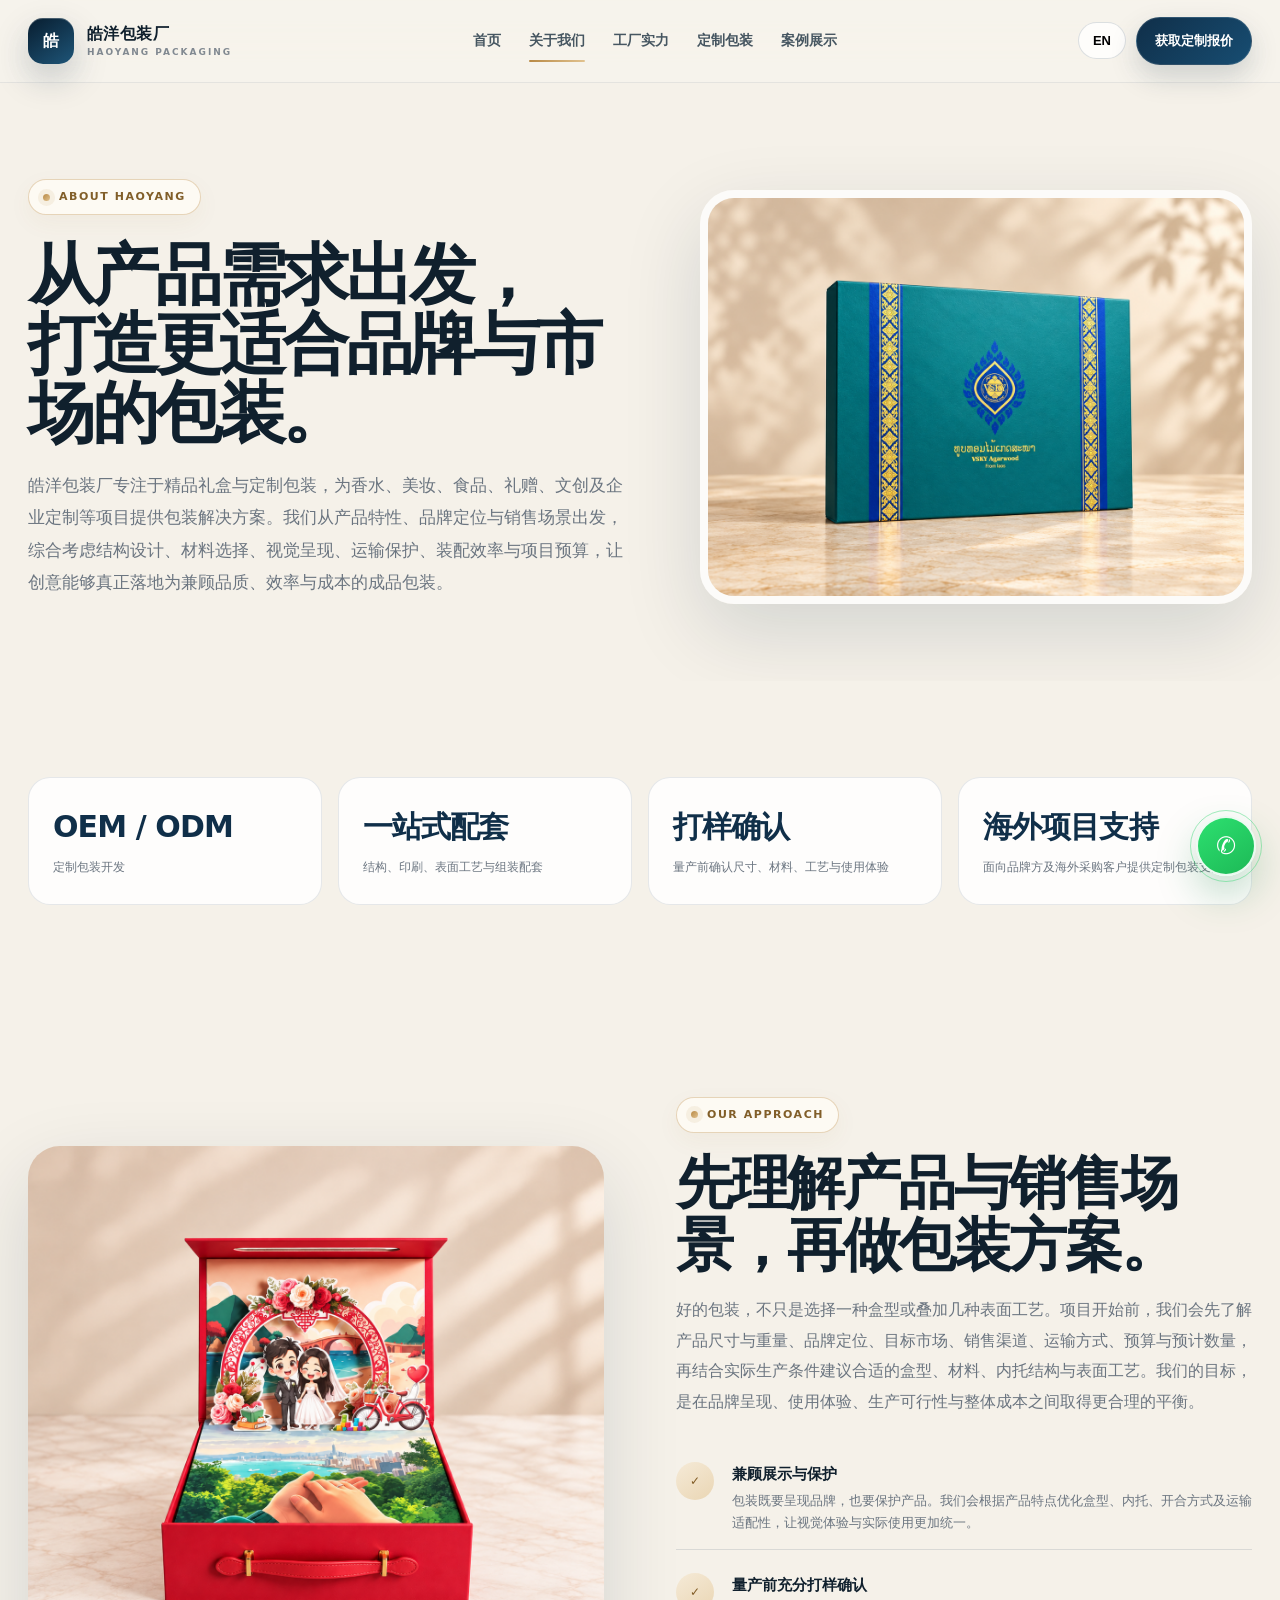
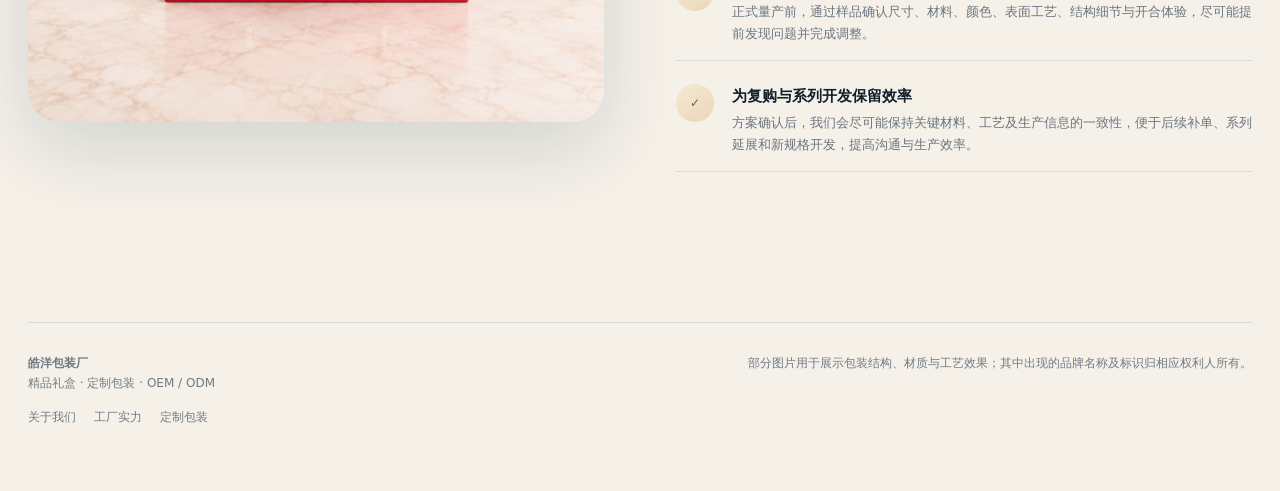
==== commit 67ccad7d: "about.html" ====
--- a/about.html
+++ b/about.html
@@ -2,6 +2,7 @@
 <html lang="zh-CN">
 
 <head>
+
   <meta charset="UTF-8">
 
   <meta
@@ -9,15 +10,28 @@
     content="width=device-width, initial-scale=1"
   >
 
-  <!-- SEO Title -->
-  <title>
-    About Haoyang Packaging | Custom Packaging Manufacturer
+
+  <!-- ==================================================
+       SEO TITLE
+  =================================================== -->
+
+  <title
+    data-zh="关于皓洋包装 | 精品礼盒与定制包装制造商"
+    data-en="About Haoyang Packaging | Premium Custom Packaging Manufacturer"
+  >
+    关于皓洋包装 | 精品礼盒与定制包装制造商
   </title>
 
-  <!-- SEO Description -->
+
+  <!-- ==================================================
+       SEO DESCRIPTION
+  =================================================== -->
+
   <meta
     name="description"
-    content="Learn about Haoyang Packaging, a custom packaging manufacturer specializing in premium gift boxes, fragrance packaging, beauty packaging and OEM/ODM packaging solutions."
+    content="皓洋包装厂专注精品礼盒与定制包装，为香水、美妆、食品、礼赠及品牌项目提供礼盒设计、打样与生产服务。"
+    data-zh="皓洋包装厂专注精品礼盒与定制包装，为香水、美妆、食品、礼赠及品牌项目提供礼盒设计、打样与生产服务。"
+    data-en="Haoyang Packaging specializes in premium gift boxes and custom packaging for fragrance, beauty, food, gifting and branded products, from packaging development and sampling to production."
   >
 
   <meta
@@ -25,16 +39,18 @@
     content="index,follow,max-image-preview:large"
   >
 
-  <!-- 这里以后改成你的正式域名 -->
+
+  <!-- 正式上线后替换为你的真实域名 -->
+
   <link
     rel="canonical"
     href="https://YOUR-DOMAIN.com/about.html"
   >
 
 
-  <!-- =========================
-       Open Graph
-  ========================== -->
+  <!-- ==================================================
+       OPEN GRAPH
+  =================================================== -->
 
   <meta
     property="og:type"
@@ -43,12 +59,16 @@
 
   <meta
     property="og:title"
-    content="About Haoyang Packaging | Custom Packaging Manufacturer"
+    content="关于皓洋包装 | 精品礼盒与定制包装制造商"
+    data-zh="关于皓洋包装 | 精品礼盒与定制包装制造商"
+    data-en="About Haoyang Packaging | Premium Custom Packaging Manufacturer"
   >
 
   <meta
     property="og:description"
-    content="Custom packaging solutions for fragrance, beauty, food, gifting and branded products."
+    content="从产品需求、品牌定位与销售场景出发，为品牌提供更适合生产、运输与市场销售的定制包装方案。"
+    data-zh="从产品需求、品牌定位与销售场景出发，为品牌提供更适合生产、运输与市场销售的定制包装方案。"
+    data-en="Custom packaging developed around your product, brand positioning and sales needs, with production, shipping and market use in mind."
   >
 
   <meta
@@ -57,9 +77,9 @@
   >
 
 
-  <!-- =========================
+  <!-- ==================================================
        CSS
-  ========================== -->
+  =================================================== -->
 
   <link
     rel="stylesheet"
@@ -67,9 +87,9 @@
   >
 
 
-  <!-- =========================
-       Structured Data
-  ========================== -->
+  <!-- ==================================================
+       STRUCTURED DATA
+  =================================================== -->
 
   <script type="application/ld+json">
   {
@@ -78,7 +98,6 @@
     "name": "Haoyang Packaging",
     "alternateName": "皓洋包装厂",
     "url": "https://YOUR-DOMAIN.com",
-    "email": "YOUR_EMAIL@example.com",
     "sameAs": []
   }
   </script>
@@ -99,6 +118,7 @@
 
 
       <!-- Logo -->
+
       <a
         class="brand"
         href="index.html"
@@ -124,6 +144,7 @@
 
 
       <!-- Navigation -->
+
       <div class="nav-links">
 
         <a
@@ -158,18 +179,21 @@
           href="index.html#gallery"
           data-common="cases"
         >
-          案例
+          案例展示
         </a>
 
       </div>
 
 
       <!-- Language + CTA -->
+
       <div class="nav-actions">
 
         <button
           class="lang-toggle"
           id="langToggle"
+          type="button"
+          aria-label="Switch to English"
         >
           EN
         </button>
@@ -179,7 +203,7 @@
           href="index.html#contact"
           data-common="cta"
         >
-          获取包装方案
+          获取定制报价
         </a>
 
       </div>
@@ -207,6 +231,7 @@
 
 
         <!-- Text -->
+
         <div class="reveal">
 
           <span class="eyebrow">
@@ -215,34 +240,37 @@
 
 
           <h1
-            data-zh="从产品需求出发，<br>让包装真正服务于品牌与销售。"
-            data-en="Packaging designed around your product,<br>brand and market needs."
+            data-zh="从产品需求出发，<br>打造更适合品牌与市场的包装。"
+            data-en="Packaging built around your product,<br>brand and market."
           >
             从产品需求出发，<br>
-            让包装真正服务于品牌与销售。
+            打造更适合品牌与市场的包装。
           </h1>
 
 
           <p
-            data-zh="皓洋包装厂专注于精品礼盒与定制包装，为香水、美妆、食品、礼赠、文创及品牌定制等项目提供包装解决方案。我们不仅关注包装的视觉呈现，也会综合考虑产品尺寸、结构保护、材料选择、生产工艺、装配效率、运输方式与项目预算，让设计能够真正转化为适合生产、运输与销售的成品包装。"
-            data-en="Haoyang Packaging specializes in premium gift boxes and custom packaging solutions for fragrance, beauty, food, gifting, creative products and branded projects. Beyond visual presentation, we consider product dimensions, structural protection, material selection, production processes, assembly efficiency, transportation and budget — helping turn packaging concepts into practical solutions ready for production and market use."
+            data-zh="皓洋包装厂专注于精品礼盒与定制包装，为香水、美妆、食品、礼赠、文创及企业定制等项目提供包装解决方案。我们从产品特性、品牌定位与销售场景出发，综合考虑结构设计、材料选择、视觉呈现、运输保护、装配效率与项目预算，让创意能够真正落地为兼顾品质、效率与成本的成品包装。"
+            data-en="Haoyang Packaging specializes in premium gift boxes and custom packaging for fragrance, beauty, food, gifting, creative products and corporate projects. We develop each solution around the product, brand positioning and sales context, balancing structural design, materials, visual presentation, shipping protection, assembly efficiency and budget to turn ideas into practical, production-ready packaging."
           >
             皓洋包装厂专注于精品礼盒与定制包装，
-            为香水、美妆、食品、礼赠、文创及品牌定制等项目提供包装解决方案。
-            我们不仅关注包装的视觉呈现，
-            也会综合考虑产品尺寸、结构保护、材料选择、生产工艺、
-            装配效率、运输方式与项目预算，
-            让设计能够真正转化为适合生产、运输与销售的成品包装。
+            为香水、美妆、食品、礼赠、文创及企业定制等项目提供包装解决方案。
+            我们从产品特性、品牌定位与销售场景出发，
+            综合考虑结构设计、材料选择、视觉呈现、运输保护、
+            装配效率与项目预算，
+            让创意能够真正落地为兼顾品质、效率与成本的成品包装。
           </p>
 
         </div>
 
 
         <!-- Hero Image -->
+
         <img
           class="reveal"
           src="assets/agarwood-teal.jpg"
-          alt="Custom packaging sample by Haoyang Packaging"
+          alt="皓洋包装厂定制精品礼盒样品"
+          data-alt-zh="皓洋包装厂定制精品礼盒样品"
+          data-alt-en="Premium custom gift box sample by Haoyang Packaging"
         >
 
       </div>
@@ -260,7 +288,8 @@
       <div class="container stat-grid">
 
 
-        <!-- OEM ODM -->
+        <!-- OEM / ODM -->
+
         <div class="stat reveal">
 
           <strong>
@@ -269,7 +298,7 @@
 
           <span
             data-zh="定制包装开发"
-            data-en="Custom packaging development"
+            data-en="Custom Packaging Development"
           >
             定制包装开发
           </span>
@@ -277,61 +306,64 @@
         </div>
 
 
-        <!-- One Stop -->
+        <!-- Integrated Service -->
+
         <div class="stat reveal">
 
           <strong
-            data-zh="一站式"
-            data-en="One-Stop"
-          >
-            一站式
+            data-zh="一站式配套"
+            data-en="Integrated Service"
+          >
+            一站式配套
           </strong>
 
           <span
-            data-zh="结构、印刷、表面工艺与组装"
+            data-zh="结构、印刷、表面工艺与组装配套"
             data-en="Structure, printing, finishing and assembly"
           >
-            结构、印刷、表面工艺与组装
+            结构、印刷、表面工艺与组装配套
           </span>
 
         </div>
 
 
-        <!-- Sample -->
+        <!-- Sampling -->
+
         <div class="stat reveal">
 
           <strong
             data-zh="打样确认"
-            data-en="Prototyping"
+            data-en="Sampling & Approval"
           >
             打样确认
           </strong>
 
           <span
-            data-zh="量产前确认结构、材料与工艺效果"
-            data-en="Confirm structure, materials and finishes before production"
-          >
-            量产前确认结构、材料与工艺效果
+            data-zh="量产前确认尺寸、材料、工艺与使用体验"
+            data-en="Confirm dimensions, materials, finishes and usability before production"
+          >
+            量产前确认尺寸、材料、工艺与使用体验
           </span>
 
         </div>
 
 
-        <!-- Global -->
+        <!-- International -->
+
         <div class="stat reveal">
 
           <strong
-            data-zh="海外项目"
-            data-en="Global Projects"
-          >
-            海外项目
+            data-zh="海外项目支持"
+            data-en="International Projects"
+          >
+            海外项目支持
           </strong>
 
           <span
-            data-zh="支持品牌及海外采购商定制包装项目"
-            data-en="Packaging support for international brands and buyers"
-          >
-            支持品牌及海外采购商定制包装项目
+            data-zh="面向品牌方及海外采购客户提供定制包装支持"
+            data-en="Custom packaging support for brands and international buyers"
+          >
+            面向品牌方及海外采购客户提供定制包装支持
           </span>
 
         </div>
@@ -353,14 +385,18 @@
 
 
         <!-- Image -->
+
         <img
           class="reveal"
           src="assets/wedding-open.jpg"
-          alt="Custom premium gift box packaging"
+          alt="皓洋包装厂定制礼盒结构与内托展示"
+          data-alt-zh="皓洋包装厂定制礼盒结构与内托展示"
+          data-alt-en="Custom gift box structure and insert by Haoyang Packaging"
         >
 
 
         <!-- Content -->
+
         <div class="reveal">
 
           <span class="eyebrow">
@@ -369,35 +405,36 @@
 
 
           <h2
-            data-zh="先理解产品，再设计包装。"
-            data-en="We understand the product before designing the packaging."
-          >
-            先理解产品，再设计包装。
+            data-zh="先理解产品与销售场景，再做包装方案。"
+            data-en="We start with the product and sales context before developing the packaging."
+          >
+            先理解产品与销售场景，再做包装方案。
           </h2>
 
 
           <p
-            data-zh="好的包装不只是选择一种盒型或增加几种表面工艺。每个项目开始前，我们会先了解产品尺寸、重量、品牌定位、目标市场、销售渠道、运输方式、预算及预计数量，再结合实际生产条件推荐合适的盒型、材料、内托结构与表面工艺。我们的目标，是在视觉效果、使用体验、生产可行性与整体成本之间找到更合理的平衡。"
-            data-en="Good packaging is more than selecting a box style or adding decorative finishes. Before developing a project, we consider product dimensions, weight, brand positioning, target market, sales channels, shipping requirements, budget and order quantity. Based on these factors, we recommend suitable box structures, materials, inserts and finishing techniques. Our goal is to achieve the right balance between visual presentation, user experience, production feasibility and overall cost."
-          >
-            好的包装不只是选择一种盒型或增加几种表面工艺。
-            每个项目开始前，我们会先了解产品尺寸、重量、品牌定位、
-            目标市场、销售渠道、运输方式、预算及预计数量，
-            再结合实际生产条件推荐合适的盒型、材料、内托结构与表面工艺。
-            我们的目标，是在视觉效果、使用体验、生产可行性与整体成本之间
-            找到更合理的平衡。
+            data-zh="好的包装，不只是选择一种盒型或叠加几种表面工艺。项目开始前，我们会先了解产品尺寸与重量、品牌定位、目标市场、销售渠道、运输方式、预算与预计数量，再结合实际生产条件建议合适的盒型、材料、内托结构与表面工艺。我们的目标，是在品牌呈现、使用体验、生产可行性与整体成本之间取得更合理的平衡。"
+            data-en="Good packaging is more than choosing a box style or adding decorative finishes. Before a project begins, we look at product dimensions and weight, brand positioning, target market, sales channels, shipping requirements, budget and expected order quantity. Based on these factors and actual production conditions, we recommend suitable box structures, materials, inserts and finishes, aiming for the right balance between brand presentation, user experience, production feasibility and overall cost."
+          >
+            好的包装，不只是选择一种盒型或叠加几种表面工艺。
+            项目开始前，我们会先了解产品尺寸与重量、品牌定位、
+            目标市场、销售渠道、运输方式、预算与预计数量，
+            再结合实际生产条件建议合适的盒型、材料、内托结构与表面工艺。
+            我们的目标，是在品牌呈现、使用体验、生产可行性与整体成本之间
+            取得更合理的平衡。
           </p>
 
 
 
-          <!-- ============================================
+          <!-- ==================================================
                FEATURE LIST
-          ============================================= -->
+          =================================================== -->
 
           <div class="ticks">
 
 
             <!-- Feature 1 -->
+
             <div class="tick">
 
               <span>
@@ -407,19 +444,20 @@
               <div>
 
                 <h4
-                  data-zh="结构与展示并重"
-                  data-en="Designed for Presentation and Protection"
+                  data-zh="兼顾展示与保护"
+                  data-en="Balance Presentation and Protection"
                 >
-                  结构与展示并重
+                  兼顾展示与保护
                 </h4>
 
                 <p
-                  data-zh="包装既要呈现品牌视觉，也需要具备实际使用价值。我们会结合产品特点优化盒型、内托与开合方式，在展示效果与运输保护之间取得平衡。"
-                  data-en="Packaging should communicate the brand while protecting the product. We optimize box structures, inserts and opening methods to balance presentation, functionality and shipping protection."
+                  data-zh="包装既要呈现品牌，也要保护产品。我们会根据产品特点优化盒型、内托、开合方式及运输适配性，让视觉体验与实际使用更加统一。"
+                  data-en="Packaging should present the brand while protecting the product. We optimize the box structure, inserts, opening experience and shipping suitability around the product, helping visual presentation and practical performance work together."
                 >
-                  包装既要呈现品牌视觉，也需要具备实际使用价值。
-                  我们会结合产品特点优化盒型、内托与开合方式，
-                  在展示效果与运输保护之间取得平衡。
+                  包装既要呈现品牌，也要保护产品。
+                  我们会根据产品特点优化盒型、内托、
+                  开合方式及运输适配性，
+                  让视觉体验与实际使用更加统一。
                 </p>
 
               </div>
@@ -429,6 +467,7 @@
 
 
             <!-- Feature 2 -->
+
             <div class="tick">
 
               <span>
@@ -438,19 +477,20 @@
               <div>
 
                 <h4
-                  data-zh="打样确认后再量产"
-                  data-en="Prototype Before Mass Production"
+                  data-zh="量产前充分打样确认"
+                  data-en="Sample Before Mass Production"
                 >
-                  打样确认后再量产
+                  量产前充分打样确认
                 </h4>
 
                 <p
-                  data-zh="正式量产前可通过样品确认尺寸、材料、颜色、表面工艺、结构细节及开合体验，尽可能在生产前发现并调整细节。"
-                  data-en="Samples allow you to review dimensions, materials, colors, finishes, structural details and opening experience before mass production, helping identify and refine details in advance."
+                  data-zh="正式量产前，通过样品确认尺寸、材料、颜色、表面工艺、结构细节与开合体验，尽可能提前发现问题并完成调整。"
+                  data-en="Before mass production, samples can be used to review dimensions, materials, colors, finishes, structural details and the opening experience, helping identify and refine details before production begins."
                 >
-                  正式量产前可通过样品确认尺寸、材料、颜色、
-                  表面工艺、结构细节及开合体验，
-                  尽可能在生产前发现并调整细节。
+                  正式量产前，
+                  通过样品确认尺寸、材料、颜色、表面工艺、
+                  结构细节与开合体验，
+                  尽可能提前发现问题并完成调整。
                 </p>
 
               </div>
@@ -460,6 +500,7 @@
 
 
             <!-- Feature 3 -->
+
             <div class="tick">
 
               <span>
@@ -469,19 +510,20 @@
               <div>
 
                 <h4
-                  data-zh="为长期合作预留效率"
-                  data-en="Built for Repeat Orders"
+                  data-zh="为复购与系列开发保留效率"
+                  data-en="Designed for Repeat Orders and Line Extensions"
                 >
-                  为长期合作预留效率
+                  为复购与系列开发保留效率
                 </h4>
 
                 <p
-                  data-zh="包装方案确认后，我们会尽可能保持关键材料、工艺及生产信息的一致性，为后续补单、产品延伸和系列包装开发提供更高效的基础。"
-                  data-en="Once a packaging solution is confirmed, key material, process and production specifications can be maintained for more efficient repeat orders and future product-line extensions."
+                  data-zh="方案确认后，我们会尽可能保持关键材料、工艺及生产信息的一致性，便于后续补单、系列延展和新规格开发，提高沟通与生产效率。"
+                  data-en="Once a packaging solution is approved, we aim to maintain consistency in key materials, finishes and production specifications, supporting more efficient repeat orders, product-line extensions and future size variations."
                 >
-                  包装方案确认后，
+                  方案确认后，
                   我们会尽可能保持关键材料、工艺及生产信息的一致性，
-                  为后续补单、产品延伸和系列包装开发提供更高效的基础。
+                  便于后续补单、系列延展和新规格开发，
+                  提高沟通与生产效率。
                 </p>
 
               </div>
@@ -512,6 +554,7 @@
 
 
       <!-- Company -->
+
       <div>
 
         <strong data-common="brand">
@@ -529,6 +572,7 @@
 
 
         <!-- Footer Links -->
+
         <div class="footer-links">
 
           <a
@@ -559,13 +603,14 @@
 
 
       <!-- Disclaimer -->
+
       <div
         class="disclaimer"
-        data-zh="部分图片用于展示包装结构、材质及工艺效果，相关品牌标识归其权利人所有。"
-        data-en="Selected images are presented to demonstrate packaging structures, materials and finishing techniques. All trademarks and brand identifiers remain the property of their respective owners."
+        data-zh="部分图片用于展示包装结构、材质与工艺效果；其中出现的品牌名称及标识归相应权利人所有。"
+        data-en="Selected images are shown to demonstrate packaging structures, materials and finishing techniques. Any brand names or identifiers shown remain the property of their respective owners."
       >
-        部分图片用于展示包装结构、材质及工艺效果，
-        相关品牌标识归其权利人所有。
+        部分图片用于展示包装结构、材质与工艺效果；
+        其中出现的品牌名称及标识归相应权利人所有。
       </div>
 
 
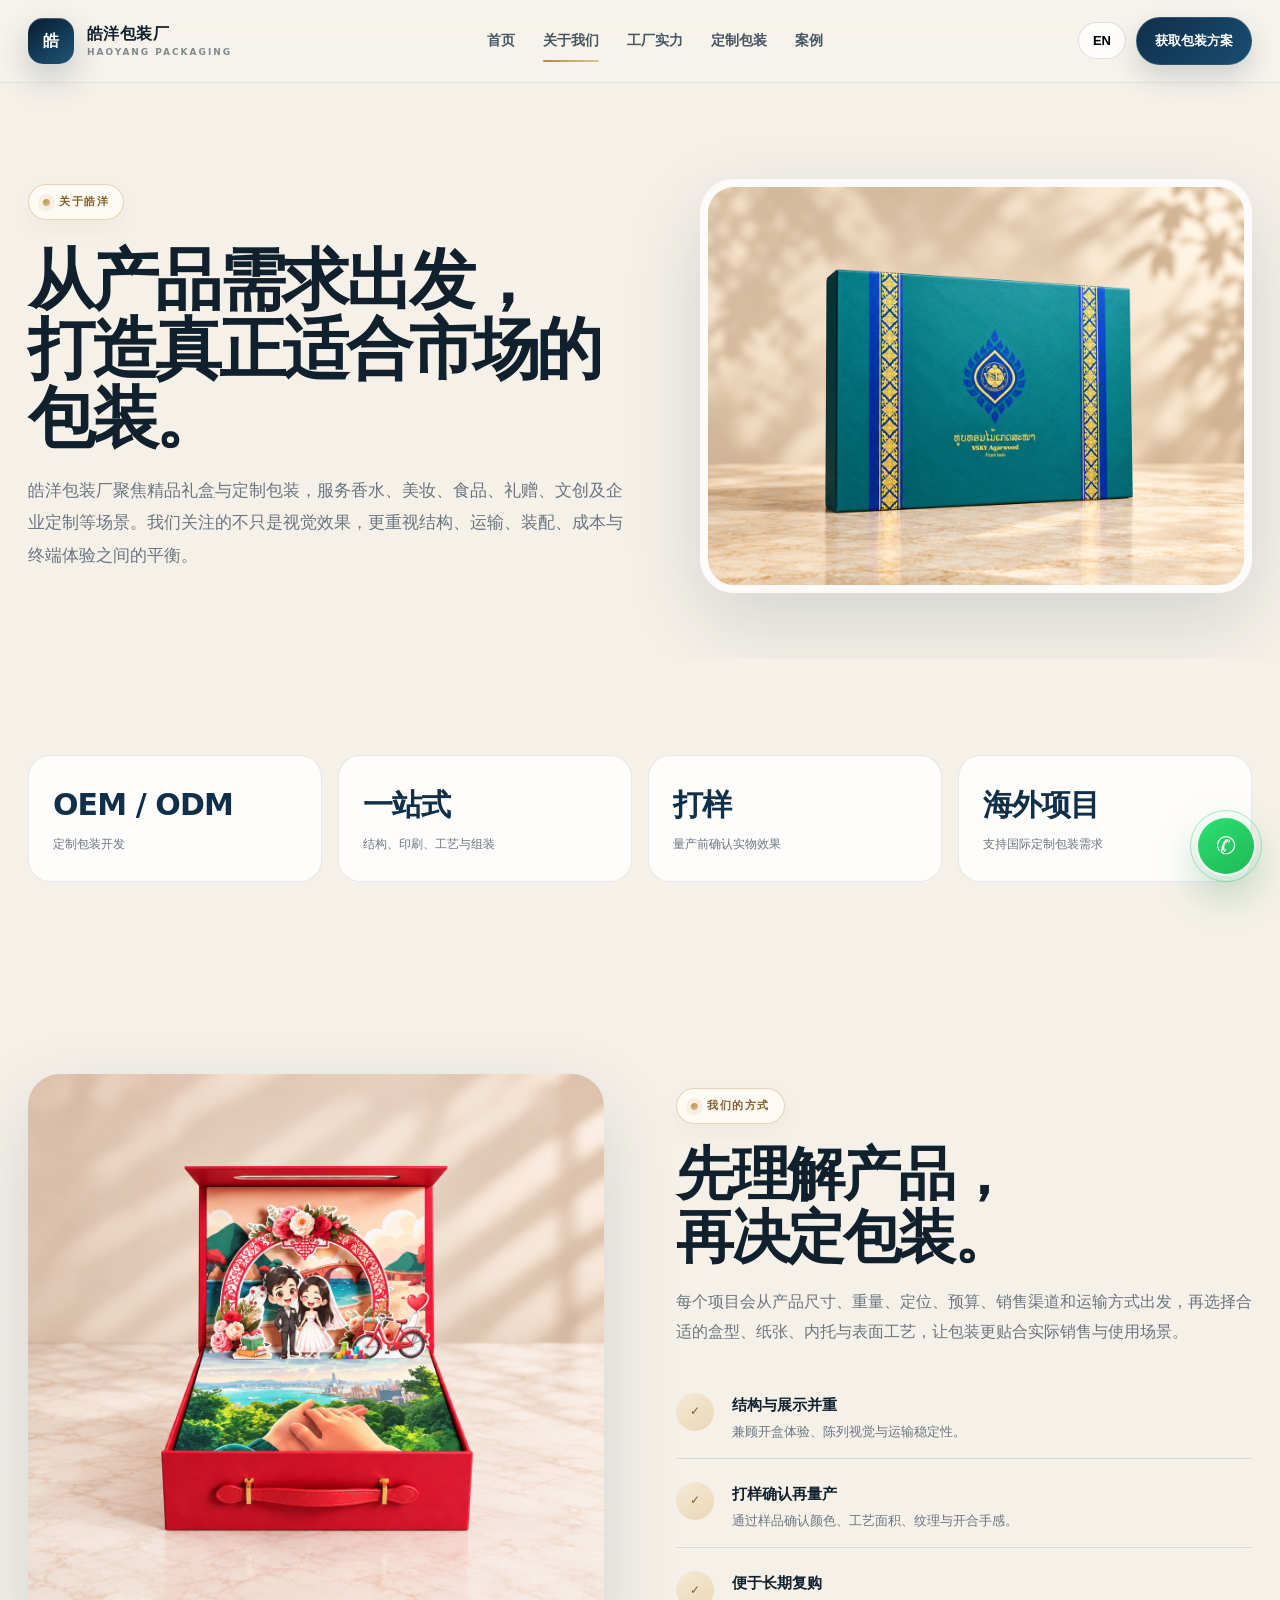
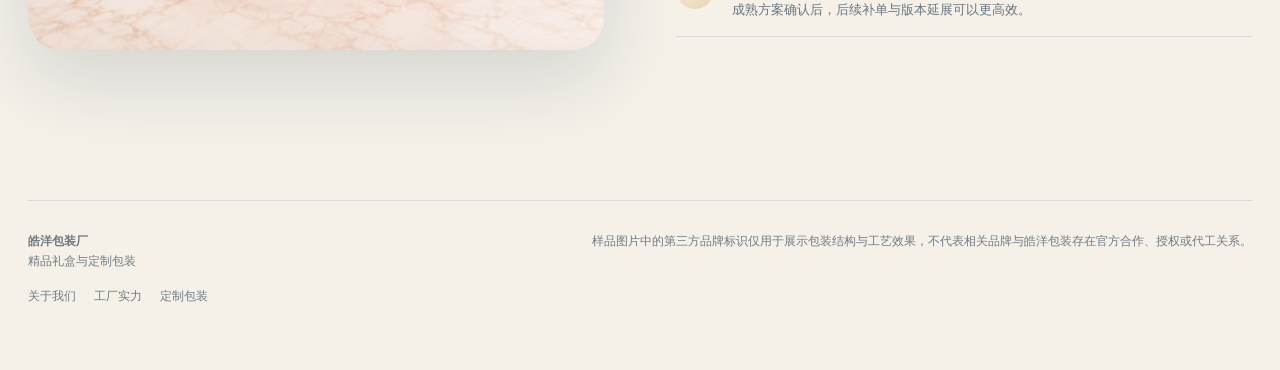
==== commit aeafe856: "Add files via upload" ====
--- a/about.html
+++ b/about.html
@@ -1,649 +1,2 @@
-<!DOCTYPE html>
-<html lang="zh-CN">
-
-<head>
-
-  <meta charset="UTF-8">
-
-  <meta
-    name="viewport"
-    content="width=device-width, initial-scale=1"
-  >
-
-
-  <!-- ==================================================
-       SEO TITLE
-  =================================================== -->
-
-  <title
-    data-zh="关于皓洋包装 | 精品礼盒与定制包装制造商"
-    data-en="About Haoyang Packaging | Premium Custom Packaging Manufacturer"
-  >
-    关于皓洋包装 | 精品礼盒与定制包装制造商
-  </title>
-
-
-  <!-- ==================================================
-       SEO DESCRIPTION
-  =================================================== -->
-
-  <meta
-    name="description"
-    content="皓洋包装厂专注精品礼盒与定制包装，为香水、美妆、食品、礼赠及品牌项目提供礼盒设计、打样与生产服务。"
-    data-zh="皓洋包装厂专注精品礼盒与定制包装，为香水、美妆、食品、礼赠及品牌项目提供礼盒设计、打样与生产服务。"
-    data-en="Haoyang Packaging specializes in premium gift boxes and custom packaging for fragrance, beauty, food, gifting and branded products, from packaging development and sampling to production."
-  >
-
-  <meta
-    name="robots"
-    content="index,follow,max-image-preview:large"
-  >
-
-
-  <!-- 正式上线后替换为你的真实域名 -->
-
-  <link
-    rel="canonical"
-    href="https://YOUR-DOMAIN.com/about.html"
-  >
-
-
-  <!-- ==================================================
-       OPEN GRAPH
-  =================================================== -->
-
-  <meta
-    property="og:type"
-    content="website"
-  >
-
-  <meta
-    property="og:title"
-    content="关于皓洋包装 | 精品礼盒与定制包装制造商"
-    data-zh="关于皓洋包装 | 精品礼盒与定制包装制造商"
-    data-en="About Haoyang Packaging | Premium Custom Packaging Manufacturer"
-  >
-
-  <meta
-    property="og:description"
-    content="从产品需求、品牌定位与销售场景出发，为品牌提供更适合生产、运输与市场销售的定制包装方案。"
-    data-zh="从产品需求、品牌定位与销售场景出发，为品牌提供更适合生产、运输与市场销售的定制包装方案。"
-    data-en="Custom packaging developed around your product, brand positioning and sales needs, with production, shipping and market use in mind."
-  >
-
-  <meta
-    property="og:image"
-    content="assets/nyla-gold-white.jpg"
-  >
-
-
-  <!-- ==================================================
-       CSS
-  =================================================== -->
-
-  <link
-    rel="stylesheet"
-    href="styles.css"
-  >
-
-
-  <!-- ==================================================
-       STRUCTURED DATA
-  =================================================== -->
-
-  <script type="application/ld+json">
-  {
-    "@context": "https://schema.org",
-    "@type": "Organization",
-    "name": "Haoyang Packaging",
-    "alternateName": "皓洋包装厂",
-    "url": "https://YOUR-DOMAIN.com",
-    "sameAs": []
-  }
-  </script>
-
-</head>
-
-
-<body>
-
-
-  <!-- ==================================================
-       NAVIGATION
-  =================================================== -->
-
-  <nav class="nav">
-
-    <div class="container nav-inner">
-
-
-      <!-- Logo -->
-
-      <a
-        class="brand"
-        href="index.html"
-      >
-
-        <span class="mark">
-          皓
-        </span>
-
-        <span>
-
-          <span data-common="brand">
-            皓洋包装厂
-          </span>
-
-          <small>
-            HAOYANG PACKAGING
-          </small>
-
-        </span>
-
-      </a>
-
-
-      <!-- Navigation -->
-
-      <div class="nav-links">
-
-        <a
-          href="index.html"
-          data-common="home"
-        >
-          首页
-        </a>
-
-        <a
-          href="about.html"
-          data-common="about"
-        >
-          关于我们
-        </a>
-
-        <a
-          href="factory.html"
-          data-common="factory"
-        >
-          工厂实力
-        </a>
-
-        <a
-          href="custom-packaging.html"
-          data-common="custom"
-        >
-          定制包装
-        </a>
-
-        <a
-          href="index.html#gallery"
-          data-common="cases"
-        >
-          案例展示
-        </a>
-
-      </div>
-
-
-      <!-- Language + CTA -->
-
-      <div class="nav-actions">
-
-        <button
-          class="lang-toggle"
-          id="langToggle"
-          type="button"
-          aria-label="Switch to English"
-        >
-          EN
-        </button>
-
-        <a
-          class="pill"
-          href="index.html#contact"
-          data-common="cta"
-        >
-          获取定制报价
-        </a>
-
-      </div>
-
-    </div>
-
-  </nav>
-
-
-
-  <!-- ==================================================
-       MAIN
-  =================================================== -->
-
-  <main>
-
-
-    <!-- ==================================================
-         ABOUT HERO
-    =================================================== -->
-
-    <section class="page-hero">
-
-      <div class="container inner">
-
-
-        <!-- Text -->
-
-        <div class="reveal">
-
-          <span class="eyebrow">
-            ABOUT HAOYANG
-          </span>
-
-
-          <h1
-            data-zh="从产品需求出发，<br>打造更适合品牌与市场的包装。"
-            data-en="Packaging built around your product,<br>brand and market."
-          >
-            从产品需求出发，<br>
-            打造更适合品牌与市场的包装。
-          </h1>
-
-
-          <p
-            data-zh="皓洋包装厂专注于精品礼盒与定制包装，为香水、美妆、食品、礼赠、文创及企业定制等项目提供包装解决方案。我们从产品特性、品牌定位与销售场景出发，综合考虑结构设计、材料选择、视觉呈现、运输保护、装配效率与项目预算，让创意能够真正落地为兼顾品质、效率与成本的成品包装。"
-            data-en="Haoyang Packaging specializes in premium gift boxes and custom packaging for fragrance, beauty, food, gifting, creative products and corporate projects. We develop each solution around the product, brand positioning and sales context, balancing structural design, materials, visual presentation, shipping protection, assembly efficiency and budget to turn ideas into practical, production-ready packaging."
-          >
-            皓洋包装厂专注于精品礼盒与定制包装，
-            为香水、美妆、食品、礼赠、文创及企业定制等项目提供包装解决方案。
-            我们从产品特性、品牌定位与销售场景出发，
-            综合考虑结构设计、材料选择、视觉呈现、运输保护、
-            装配效率与项目预算，
-            让创意能够真正落地为兼顾品质、效率与成本的成品包装。
-          </p>
-
-        </div>
-
-
-        <!-- Hero Image -->
-
-        <img
-          class="reveal"
-          src="assets/agarwood-teal.jpg"
-          alt="皓洋包装厂定制精品礼盒样品"
-          data-alt-zh="皓洋包装厂定制精品礼盒样品"
-          data-alt-en="Premium custom gift box sample by Haoyang Packaging"
-        >
-
-      </div>
-
-    </section>
-
-
-
-    <!-- ==================================================
-         BUSINESS HIGHLIGHTS
-    =================================================== -->
-
-    <section>
-
-      <div class="container stat-grid">
-
-
-        <!-- OEM / ODM -->
-
-        <div class="stat reveal">
-
-          <strong>
-            OEM / ODM
-          </strong>
-
-          <span
-            data-zh="定制包装开发"
-            data-en="Custom Packaging Development"
-          >
-            定制包装开发
-          </span>
-
-        </div>
-
-
-        <!-- Integrated Service -->
-
-        <div class="stat reveal">
-
-          <strong
-            data-zh="一站式配套"
-            data-en="Integrated Service"
-          >
-            一站式配套
-          </strong>
-
-          <span
-            data-zh="结构、印刷、表面工艺与组装配套"
-            data-en="Structure, printing, finishing and assembly"
-          >
-            结构、印刷、表面工艺与组装配套
-          </span>
-
-        </div>
-
-
-        <!-- Sampling -->
-
-        <div class="stat reveal">
-
-          <strong
-            data-zh="打样确认"
-            data-en="Sampling & Approval"
-          >
-            打样确认
-          </strong>
-
-          <span
-            data-zh="量产前确认尺寸、材料、工艺与使用体验"
-            data-en="Confirm dimensions, materials, finishes and usability before production"
-          >
-            量产前确认尺寸、材料、工艺与使用体验
-          </span>
-
-        </div>
-
-
-        <!-- International -->
-
-        <div class="stat reveal">
-
-          <strong
-            data-zh="海外项目支持"
-            data-en="International Projects"
-          >
-            海外项目支持
-          </strong>
-
-          <span
-            data-zh="面向品牌方及海外采购客户提供定制包装支持"
-            data-en="Custom packaging support for brands and international buyers"
-          >
-            面向品牌方及海外采购客户提供定制包装支持
-          </span>
-
-        </div>
-
-
-      </div>
-
-    </section>
-
-
-
-    <!-- ==================================================
-         OUR APPROACH
-    =================================================== -->
-
-    <section>
-
-      <div class="container split">
-
-
-        <!-- Image -->
-
-        <img
-          class="reveal"
-          src="assets/wedding-open.jpg"
-          alt="皓洋包装厂定制礼盒结构与内托展示"
-          data-alt-zh="皓洋包装厂定制礼盒结构与内托展示"
-          data-alt-en="Custom gift box structure and insert by Haoyang Packaging"
-        >
-
-
-        <!-- Content -->
-
-        <div class="reveal">
-
-          <span class="eyebrow">
-            OUR APPROACH
-          </span>
-
-
-          <h2
-            data-zh="先理解产品与销售场景，再做包装方案。"
-            data-en="We start with the product and sales context before developing the packaging."
-          >
-            先理解产品与销售场景，再做包装方案。
-          </h2>
-
-
-          <p
-            data-zh="好的包装，不只是选择一种盒型或叠加几种表面工艺。项目开始前，我们会先了解产品尺寸与重量、品牌定位、目标市场、销售渠道、运输方式、预算与预计数量，再结合实际生产条件建议合适的盒型、材料、内托结构与表面工艺。我们的目标，是在品牌呈现、使用体验、生产可行性与整体成本之间取得更合理的平衡。"
-            data-en="Good packaging is more than choosing a box style or adding decorative finishes. Before a project begins, we look at product dimensions and weight, brand positioning, target market, sales channels, shipping requirements, budget and expected order quantity. Based on these factors and actual production conditions, we recommend suitable box structures, materials, inserts and finishes, aiming for the right balance between brand presentation, user experience, production feasibility and overall cost."
-          >
-            好的包装，不只是选择一种盒型或叠加几种表面工艺。
-            项目开始前，我们会先了解产品尺寸与重量、品牌定位、
-            目标市场、销售渠道、运输方式、预算与预计数量，
-            再结合实际生产条件建议合适的盒型、材料、内托结构与表面工艺。
-            我们的目标，是在品牌呈现、使用体验、生产可行性与整体成本之间
-            取得更合理的平衡。
-          </p>
-
-
-
-          <!-- ==================================================
-               FEATURE LIST
-          =================================================== -->
-
-          <div class="ticks">
-
-
-            <!-- Feature 1 -->
-
-            <div class="tick">
-
-              <span>
-                ✓
-              </span>
-
-              <div>
-
-                <h4
-                  data-zh="兼顾展示与保护"
-                  data-en="Balance Presentation and Protection"
-                >
-                  兼顾展示与保护
-                </h4>
-
-                <p
-                  data-zh="包装既要呈现品牌，也要保护产品。我们会根据产品特点优化盒型、内托、开合方式及运输适配性，让视觉体验与实际使用更加统一。"
-                  data-en="Packaging should present the brand while protecting the product. We optimize the box structure, inserts, opening experience and shipping suitability around the product, helping visual presentation and practical performance work together."
-                >
-                  包装既要呈现品牌，也要保护产品。
-                  我们会根据产品特点优化盒型、内托、
-                  开合方式及运输适配性，
-                  让视觉体验与实际使用更加统一。
-                </p>
-
-              </div>
-
-            </div>
-
-
-
-            <!-- Feature 2 -->
-
-            <div class="tick">
-
-              <span>
-                ✓
-              </span>
-
-              <div>
-
-                <h4
-                  data-zh="量产前充分打样确认"
-                  data-en="Sample Before Mass Production"
-                >
-                  量产前充分打样确认
-                </h4>
-
-                <p
-                  data-zh="正式量产前，通过样品确认尺寸、材料、颜色、表面工艺、结构细节与开合体验，尽可能提前发现问题并完成调整。"
-                  data-en="Before mass production, samples can be used to review dimensions, materials, colors, finishes, structural details and the opening experience, helping identify and refine details before production begins."
-                >
-                  正式量产前，
-                  通过样品确认尺寸、材料、颜色、表面工艺、
-                  结构细节与开合体验，
-                  尽可能提前发现问题并完成调整。
-                </p>
-
-              </div>
-
-            </div>
-
-
-
-            <!-- Feature 3 -->
-
-            <div class="tick">
-
-              <span>
-                ✓
-              </span>
-
-              <div>
-
-                <h4
-                  data-zh="为复购与系列开发保留效率"
-                  data-en="Designed for Repeat Orders and Line Extensions"
-                >
-                  为复购与系列开发保留效率
-                </h4>
-
-                <p
-                  data-zh="方案确认后，我们会尽可能保持关键材料、工艺及生产信息的一致性，便于后续补单、系列延展和新规格开发，提高沟通与生产效率。"
-                  data-en="Once a packaging solution is approved, we aim to maintain consistency in key materials, finishes and production specifications, supporting more efficient repeat orders, product-line extensions and future size variations."
-                >
-                  方案确认后，
-                  我们会尽可能保持关键材料、工艺及生产信息的一致性，
-                  便于后续补单、系列延展和新规格开发，
-                  提高沟通与生产效率。
-                </p>
-
-              </div>
-
-            </div>
-
-
-          </div>
-
-        </div>
-
-      </div>
-
-    </section>
-
-
-  </main>
-
-
-
-  <!-- ==================================================
-       FOOTER
-  =================================================== -->
-
-  <footer>
-
-    <div class="container footer-grid">
-
-
-      <!-- Company -->
-
-      <div>
-
-        <strong data-common="brand">
-          皓洋包装厂
-        </strong>
-
-        <br>
-
-        <span
-          data-zh="精品礼盒 · 定制包装 · OEM / ODM"
-          data-en="Premium Gift Boxes · Custom Packaging · OEM / ODM"
-        >
-          精品礼盒 · 定制包装 · OEM / ODM
-        </span>
-
-
-        <!-- Footer Links -->
-
-        <div class="footer-links">
-
-          <a
-            href="about.html"
-            data-common="about"
-          >
-            关于我们
-          </a>
-
-          <a
-            href="factory.html"
-            data-common="factory"
-          >
-            工厂实力
-          </a>
-
-          <a
-            href="custom-packaging.html"
-            data-common="custom"
-          >
-            定制包装
-          </a>
-
-        </div>
-
-      </div>
-
-
-
-      <!-- Disclaimer -->
-
-      <div
-        class="disclaimer"
-        data-zh="部分图片用于展示包装结构、材质与工艺效果；其中出现的品牌名称及标识归相应权利人所有。"
-        data-en="Selected images are shown to demonstrate packaging structures, materials and finishing techniques. Any brand names or identifiers shown remain the property of their respective owners."
-      >
-        部分图片用于展示包装结构、材质与工艺效果；
-        其中出现的品牌名称及标识归相应权利人所有。
-      </div>
-
-
-    </div>
-
-  </footer>
-
-
-
-  <!-- ==================================================
-       WHATSAPP
-  =================================================== -->
-
-  <a
-    class="whatsapp"
-    data-whatsapp
-    href="#contact"
-    aria-label="WhatsApp"
-  >
-    ✆
-  </a>
-
-
-
-  <!-- ==================================================
-       JAVASCRIPT
-  =================================================== -->
-
-  <script src="site-config.js"></script>
-
-  <script src="main.js"></script>
-
-
-</body>
-
-</html>
+<!DOCTYPE html><html lang="zh-CN"><head><meta charset="UTF-8"><meta name="viewport" content="width=device-width,initial-scale=1"><title data-zh="关于皓洋包装 | 定制包装制造商" data-en="About Haoyang Packaging | Custom Packaging Manufacturer">关于皓洋包装 | 定制包装制造商</title><meta name="description" data-content-zh="了解皓洋包装的定制包装理念、服务范围与质量导向的项目流程。" data-content-en="Learn about Haoyang Packaging, our custom packaging approach, service scope and quality-focused workflow." content="了解皓洋包装的定制包装理念、服务范围与质量导向的项目流程。"><meta name="robots" content="index,follow,max-image-preview:large"><link rel="canonical" href="https://YOUR-DOMAIN.com/about.html"><meta property="og:type" content="website"><meta property="og:title" data-content-zh="关于皓洋包装 | 定制包装制造商" data-content-en="About Haoyang Packaging | Custom Packaging Manufacturer" content="关于皓洋包装 | 定制包装制造商"><meta property="og:description" data-content-zh="了解皓洋包装的业务定位、定制思路、服务范围与质量管理方式。" data-content-en="Learn about Haoyang Packaging, our custom packaging approach, service scope and quality-focused workflow." content="了解皓洋包装的业务定位、定制思路、服务范围与质量管理方式。"><meta property="og:image" content="assets/nyla-gold-white.jpg"><link rel="stylesheet" href="styles.css"><script type="application/ld+json">{"@context":"https://schema.org","@type":"Organization","name":"Haoyang Packaging","alternateName":"皓洋包装厂","url":"https://YOUR-DOMAIN.com","email":"YOUR_EMAIL@example.com","sameAs":[]}</script></head><body><nav class="nav"><div class="container nav-inner"><a class="brand" href="index.html"><span class="mark">皓</span><span><span data-common="brand">皓洋包装厂</span><small>HAOYANG PACKAGING</small></span></a><div class="nav-links"><a href="index.html" data-common="home">首页</a><a href="about.html" data-common="about">关于我们</a><a href="factory.html" data-common="factory">工厂实力</a><a href="custom-packaging.html" data-common="custom">定制包装</a><a href="index.html#gallery" data-common="cases">案例</a></div><div class="nav-actions"><button class="lang-toggle" id="langToggle">EN</button><a class="pill" href="index.html#contact" data-common="cta">获取包装方案</a></div></div></nav>
+<main><section class="page-hero"><div class="container inner"><div class="reveal"><span class="eyebrow" data-zh="关于皓洋" data-en="ABOUT HAOYANG">关于皓洋</span><h1 data-zh="从产品需求出发，<br>打造真正适合市场的包装。" data-en="Built around your product,<br>designed for the market.">从产品需求出发，<br>打造真正适合市场的包装。</h1><p data-zh="皓洋包装厂聚焦精品礼盒与定制包装，服务香水、美妆、食品、礼赠、文创及企业定制等场景。我们关注的不只是视觉效果，更重视结构、运输、装配、成本与终端体验之间的平衡。" data-en="Haoyang Packaging focuses on premium gift boxes and custom packaging for perfume, beauty, food, gifting, creative products and corporate projects. Beyond visual presentation, we balance structure, transport, assembly, cost and the final unboxing experience.">皓洋包装厂聚焦精品礼盒与定制包装，服务香水、美妆、食品、礼赠、文创及企业定制等场景。我们关注的不只是视觉效果，更重视结构、运输、装配、成本与终端体验之间的平衡。</p></div><img class="reveal" src="assets/agarwood-teal.jpg" alt="Haoyang Packaging sample" data-alt-zh="皓洋包装样品" data-alt-en="Haoyang Packaging sample"></div></section><section><div class="container stat-grid"><div class="stat reveal"><strong>OEM / ODM</strong><span data-zh="定制包装开发" data-en="Custom packaging development">定制包装开发</span></div><div class="stat reveal"><strong data-zh="一站式" data-en="1-stop">一站式</strong><span data-zh="结构、印刷、工艺与组装" data-en="Structure, print, finishing and assembly">结构、印刷、工艺与组装</span></div><div class="stat reveal"><strong data-zh="打样" data-en="Sample">打样</strong><span data-zh="量产前确认实物效果" data-en="Prototype before mass production">量产前确认实物效果</span></div><div class="stat reveal"><strong data-zh="海外项目" data-en="Global">海外项目</strong><span data-zh="支持国际定制包装需求" data-en="Support for overseas packaging projects">支持国际定制包装需求</span></div></div></section><section><div class="container split"><img class="reveal" src="assets/wedding-open.jpg" alt="custom gift box" data-alt-zh="定制礼盒" data-alt-en="custom gift box"><div class="reveal"><span class="eyebrow" data-zh="我们的方式" data-en="OUR APPROACH">我们的方式</span><h2 data-zh="先理解产品，再决定包装。" data-en="Understand the product before defining the packaging.">先理解产品，再决定包装。</h2><p data-zh="每个项目会从产品尺寸、重量、定位、预算、销售渠道和运输方式出发，再选择合适的盒型、纸张、内托与表面工艺，让包装更贴合实际销售与使用场景。" data-en="Each project starts with product size, weight, positioning, budget, sales channel and shipping method. We then select the right box structure, paper, insert and finishing options to fit real sales and usage scenarios.">每个项目会从产品尺寸、重量、定位、预算、销售渠道和运输方式出发，再选择合适的盒型、纸张、内托与表面工艺，让包装更贴合实际销售与使用场景。</p><div class="ticks"><div class="tick"><span>✓</span><div><h4 data-zh="结构与展示并重" data-en="Structure Meets Presentation">结构与展示并重</h4><p data-zh="兼顾开盒体验、陈列视觉与运输稳定性。" data-en="Balance unboxing experience, shelf presentation and shipping stability.">兼顾开盒体验、陈列视觉与运输稳定性。</p></div></div><div class="tick"><span>✓</span><div><h4 data-zh="打样确认再量产" data-en="Sample Before Mass Production">打样确认再量产</h4><p data-zh="通过样品确认颜色、工艺面积、纹理与开合手感。" data-en="Confirm color, finishing area, texture and opening experience through physical samples.">通过样品确认颜色、工艺面积、纹理与开合手感。</p></div></div><div class="tick"><span>✓</span><div><h4 data-zh="便于长期复购" data-en="Built for Repeat Orders">便于长期复购</h4><p data-zh="成熟方案确认后，后续补单与版本延展可以更高效。" data-en="Once the specification is established, repeat orders and future extensions can move more efficiently.">成熟方案确认后，后续补单与版本延展可以更高效。</p></div></div></div></div></div></section></main><footer><div class="container footer-grid"><div><strong data-common="brand">皓洋包装厂</strong><br><span data-common="footer">精品礼盒与定制包装</span><div class="footer-links"><a href="about.html" data-common="about">关于我们</a><a href="factory.html" data-common="factory">工厂实力</a><a href="custom-packaging.html" data-common="custom">定制包装</a></div></div><div class="disclaimer" data-zh="样品图片中的第三方品牌标识仅用于展示包装结构与工艺效果，不代表相关品牌与皓洋包装存在官方合作、授权或代工关系。" data-en="Third-party brand marks shown in sample images are presented only to demonstrate packaging structures and finishing effects and do not imply official cooperation, authorization or manufacturing relationships with Haoyang Packaging.">样品图片中的第三方品牌标识仅用于展示包装结构与工艺效果，不代表相关品牌与皓洋包装存在官方合作、授权或代工关系。</div></div></footer><a class="whatsapp" data-whatsapp href="#contact" aria-label="WhatsApp">✆</a><script src="site-config.js"></script><script src="main.js"></script></body></html>
